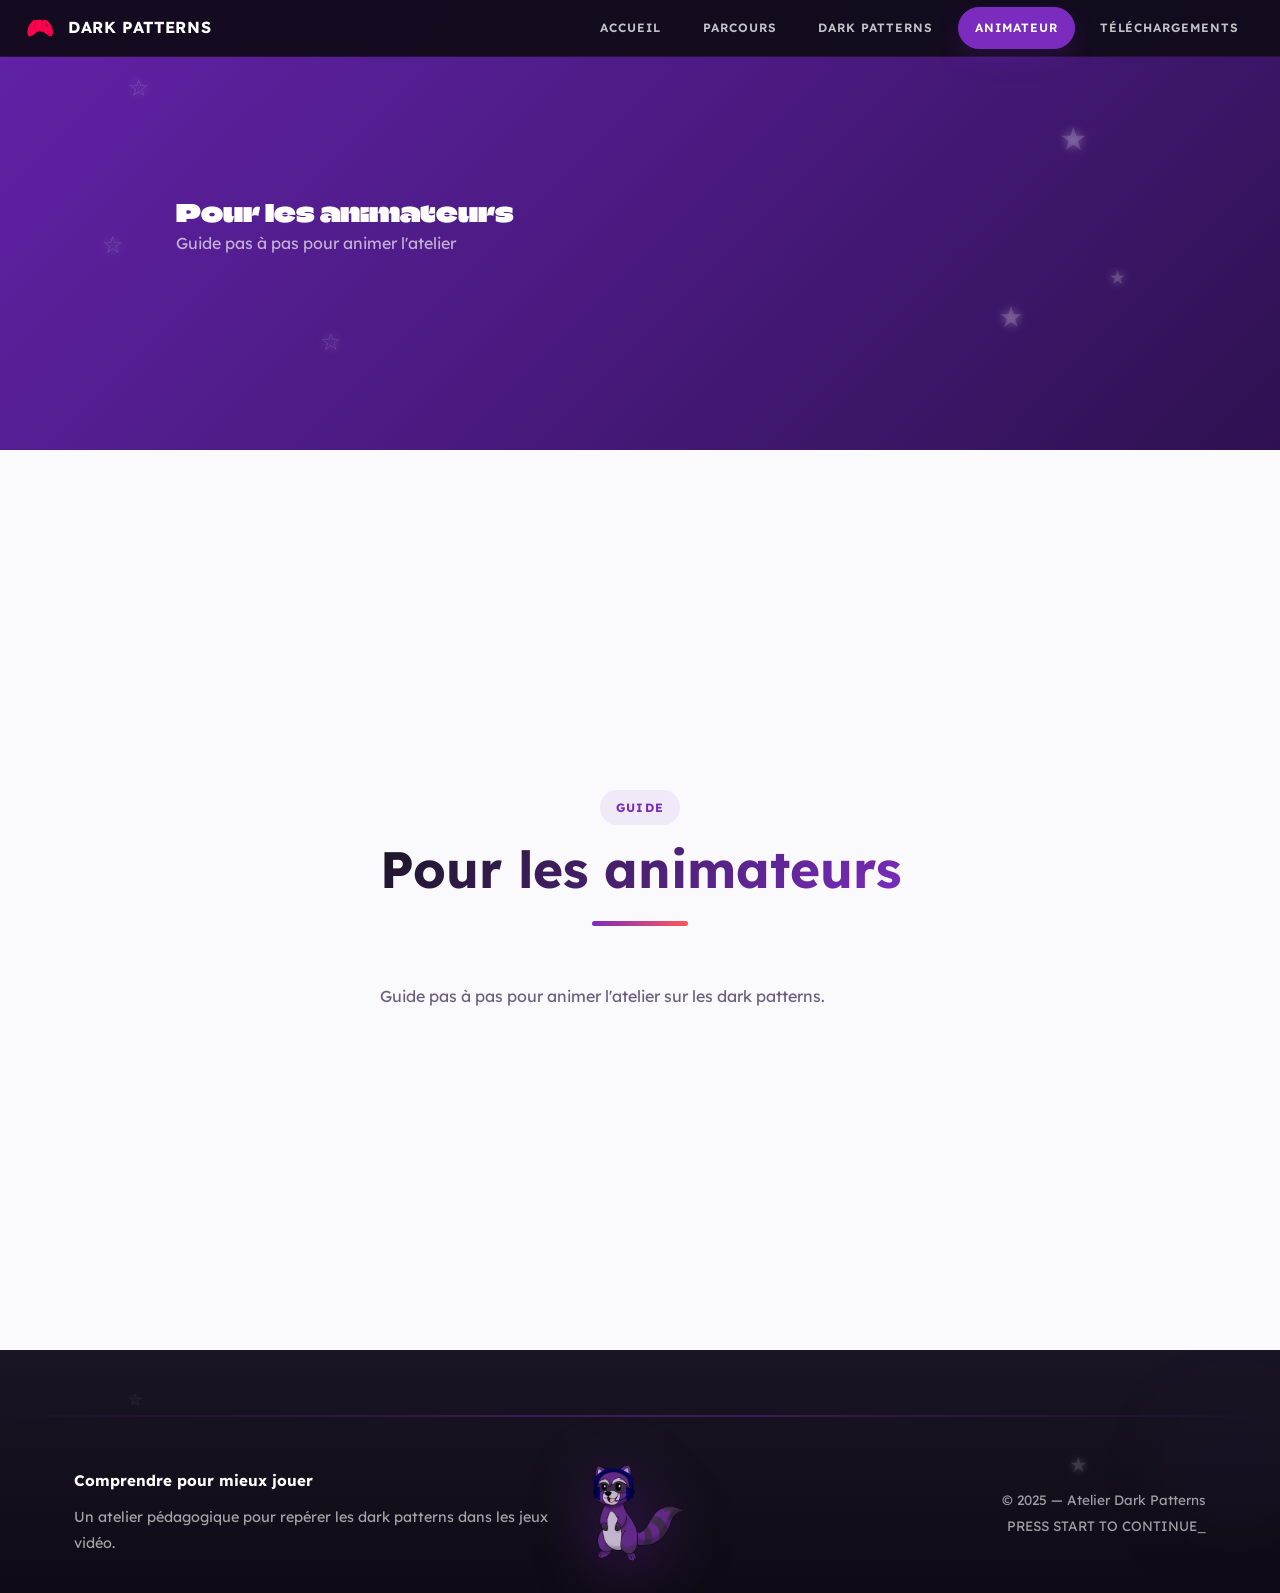
==== animateur.html @ 7e5f17a4 "page dark patern" ====
<!DOCTYPE html>
<html lang="fr">

<head>
    <meta charset="UTF-8">
    <meta name="viewport" content="width=device-width, initial-scale=1.0">
    <title>ERA - REgame Awake - Animateur</title>
    <link rel="preconnect" href="https://fonts.googleapis.com">
    <link rel="preconnect" href="https://fonts.gstatic.com" crossorigin>
    <link href="https://fonts.googleapis.com/css2?family=Climate+Crisis&family=Lexend:wght@300;400;500;600;700&display=swap" rel="stylesheet">
    <link rel="stylesheet" href="style.css">
    <link rel="stylesheet" href="style-global.css">
    <link rel="icon" type="image/x-icon" href="/img/logo/Logo_ERA.png">
</head>

<body>
    <header>
        <div>
            <a href="index.html" class="logo">
                <img src="img/logo/Logo_ERA.png" alt="">
                <span>Dark patterns</span>
            </a>
            <nav>
                <a href="index.html">Accueil</a>
                <a href="parcours.html">Parcours</a>
                <a href="dark-pattern.html">Dark Patterns</a>
                <a href="animateur.html" class="active">Animateur</a>
                <a href="telechargement.html">Téléchargements</a>
            </nav>
        </div>
    </header>
    <main>
        <section class="hero-short">
            <div class="hero-decoration">
                <span class="deco-star deco-1">&#9734;</span>
                <span class="deco-star deco-2">&#9733;</span>
                <span class="deco-star deco-3">&#9734;</span>
                <span class="deco-star deco-4">&#9733;</span>
                <span class="deco-star deco-5">&#9734;</span>
                <span class="deco-star deco-6">&#9733;</span>
            </div>
            <div class="hero-inner">
                <div class="hero-text">
                    <h1>Pour les animateurs</h1>
                    <p class="hero-desc">Guide pas à pas pour animer l'atelier</p>
                </div>
            </div>
        </section>

        <section class="section">
            <div class="container">
                <div class="section-title">
                    <p class="tag">Guide</p>
                    <h2>Pour les animateurs</h2>
                    <div class="divider"></div>
                </div>
                <p class="card-desc" style="max-width:600px; margin:0 auto;">Guide pas à pas pour animer l'atelier sur les dark patterns.</p>
            </div>
        </section>
    </main>

    <footer class="footer">
        <div class="footer-decoration">
            <span class="footer-star footer-star-1">&#9734;</span>
            <span class="footer-star footer-star-2">&#9733;</span>
            <span class="footer-star footer-star-3">&#9734;</span>
            <span class="footer-blur footer-blur-1"></span>
        </div>
        <div class="footer-divider"></div>
        <div class="container">
            <div class="footer-inner">
                <div>
                    <h4>Comprendre pour mieux jouer</h4>
                    <p class="desc">Un atelier pédagogique pour repérer les dark patterns dans les jeux vidéo.</p>
                </div>
                <div class="text-center">
                    <img src="img/mascotte/mascotte casque.png" alt="Mascotte ERA" class="footer-mascot">
                </div>
                <div class="footer-right">
                    <p class="copy">© 2025 — Atelier Dark Patterns</p>
                    <p class="copy" style="margin-top:0.25rem;">PRESS START TO CONTINUE<span class="blink-cursor">_</span></p>
                </div>
            </div>
        </div>
    </footer>

</body>

</html>
---- style.css ----
@import url('style-global.css');
@import url('css/variables.css');
@import url('css/reset.css');
@import url('css/animations.css');
@import url('css/sections.css');
@import url('css/buttons.css');
@import url('css/decorations.css');
@import url('css/telechargement.css');
@import url('css/dark-pattern.css');
@import url('css/responsive.css');
---- style-global.css ----
@import url('css/global-components.css');
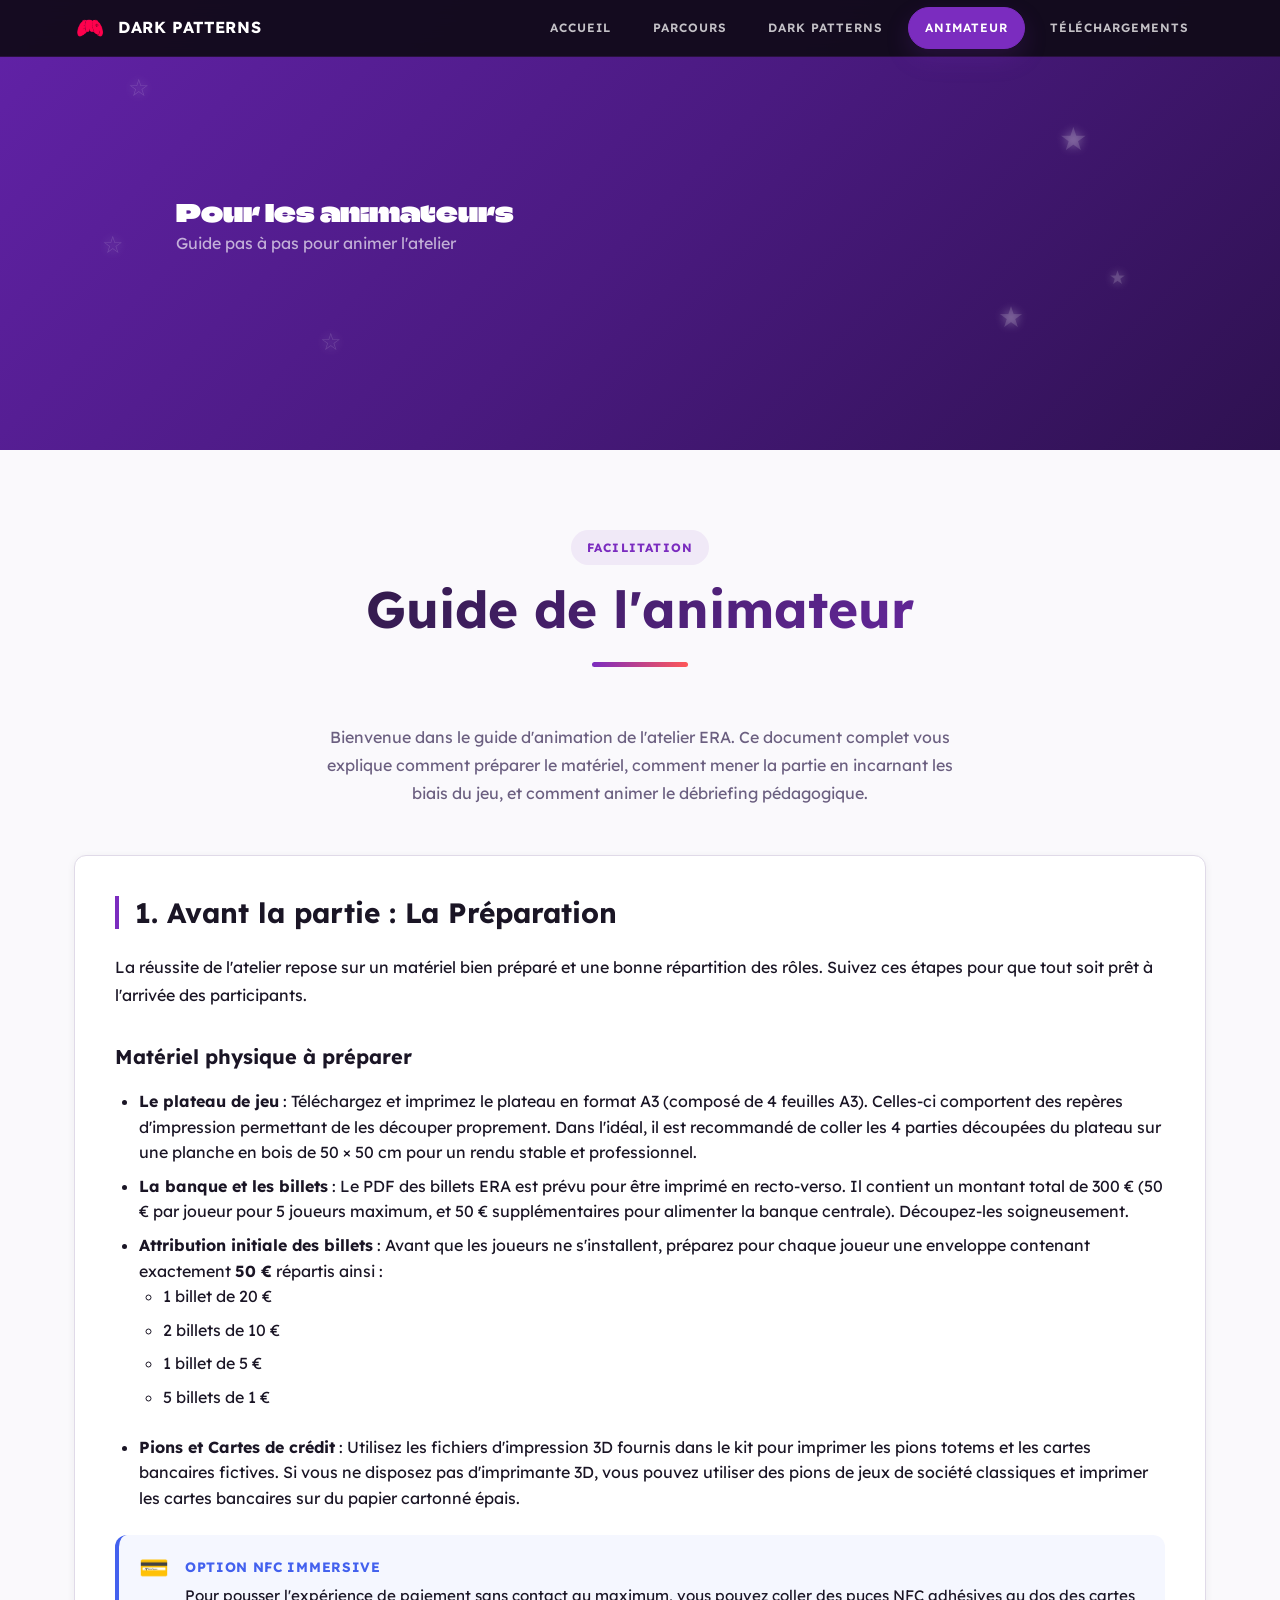
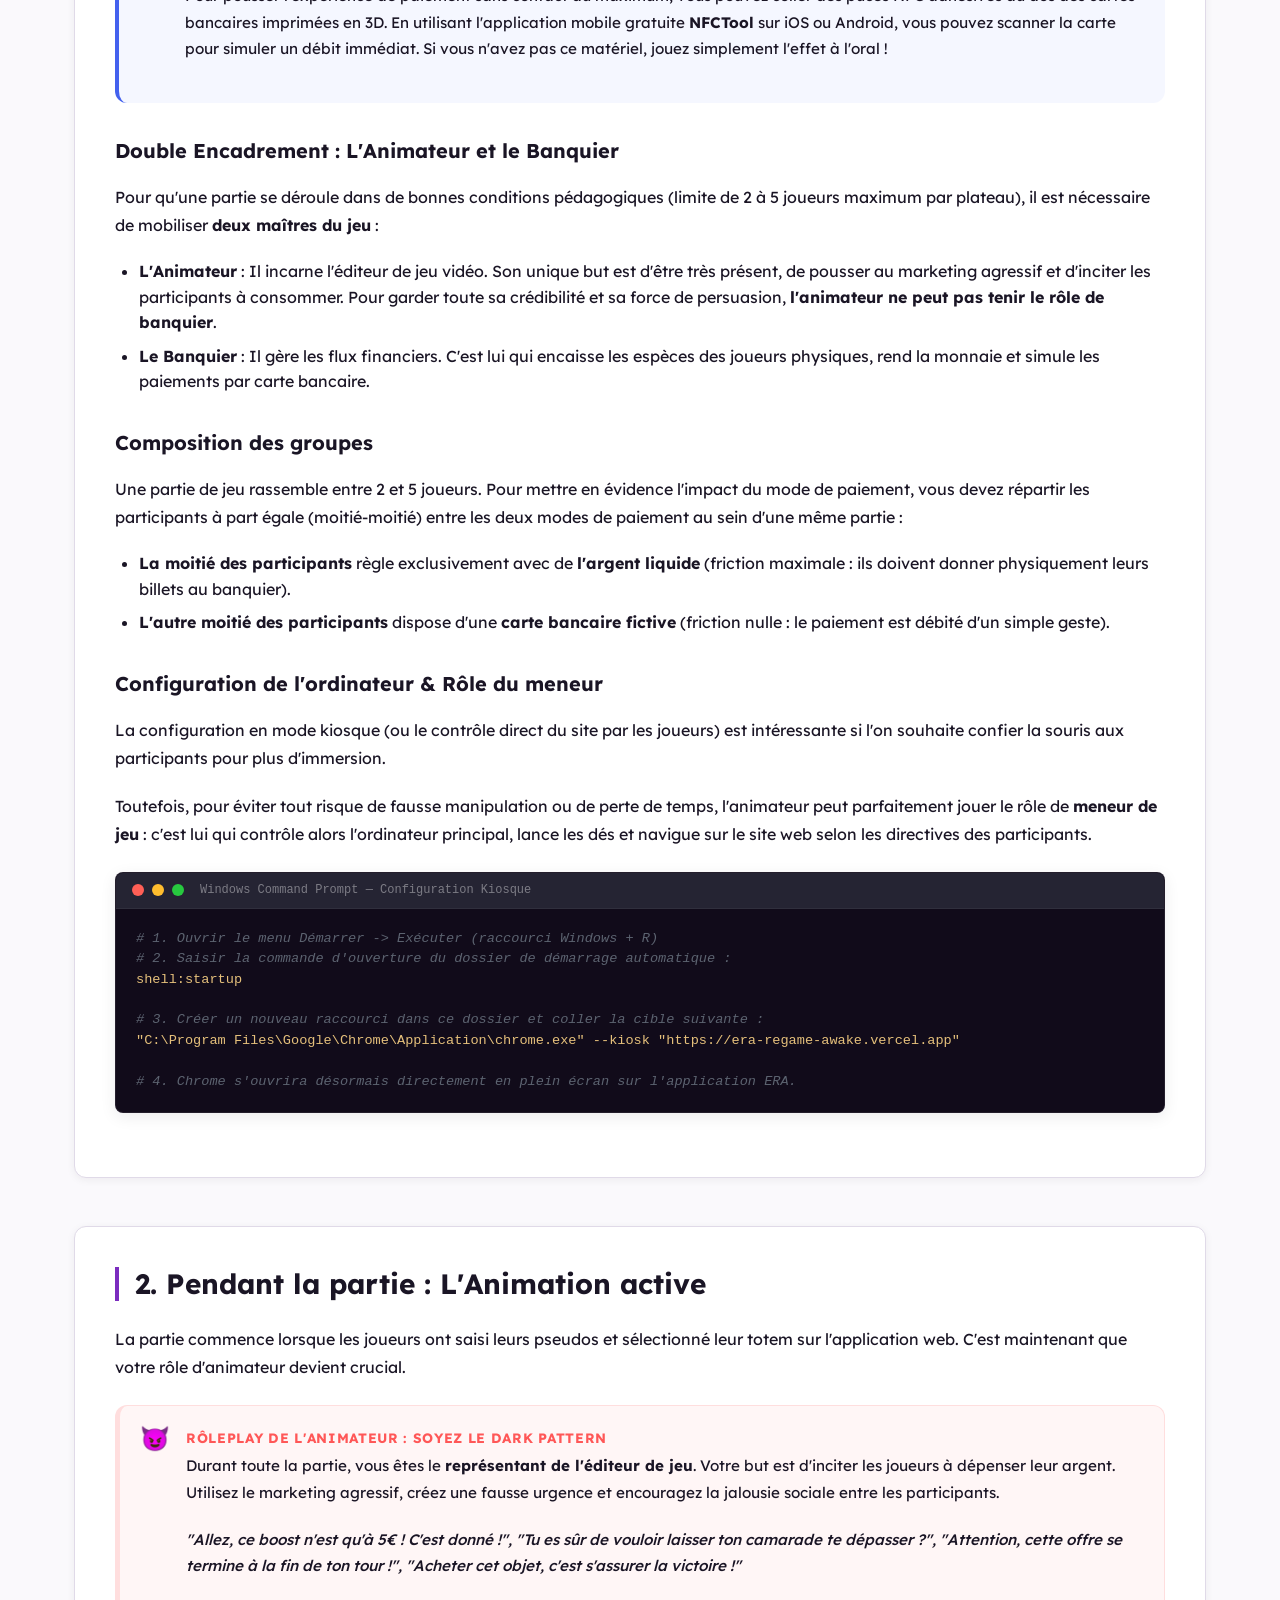
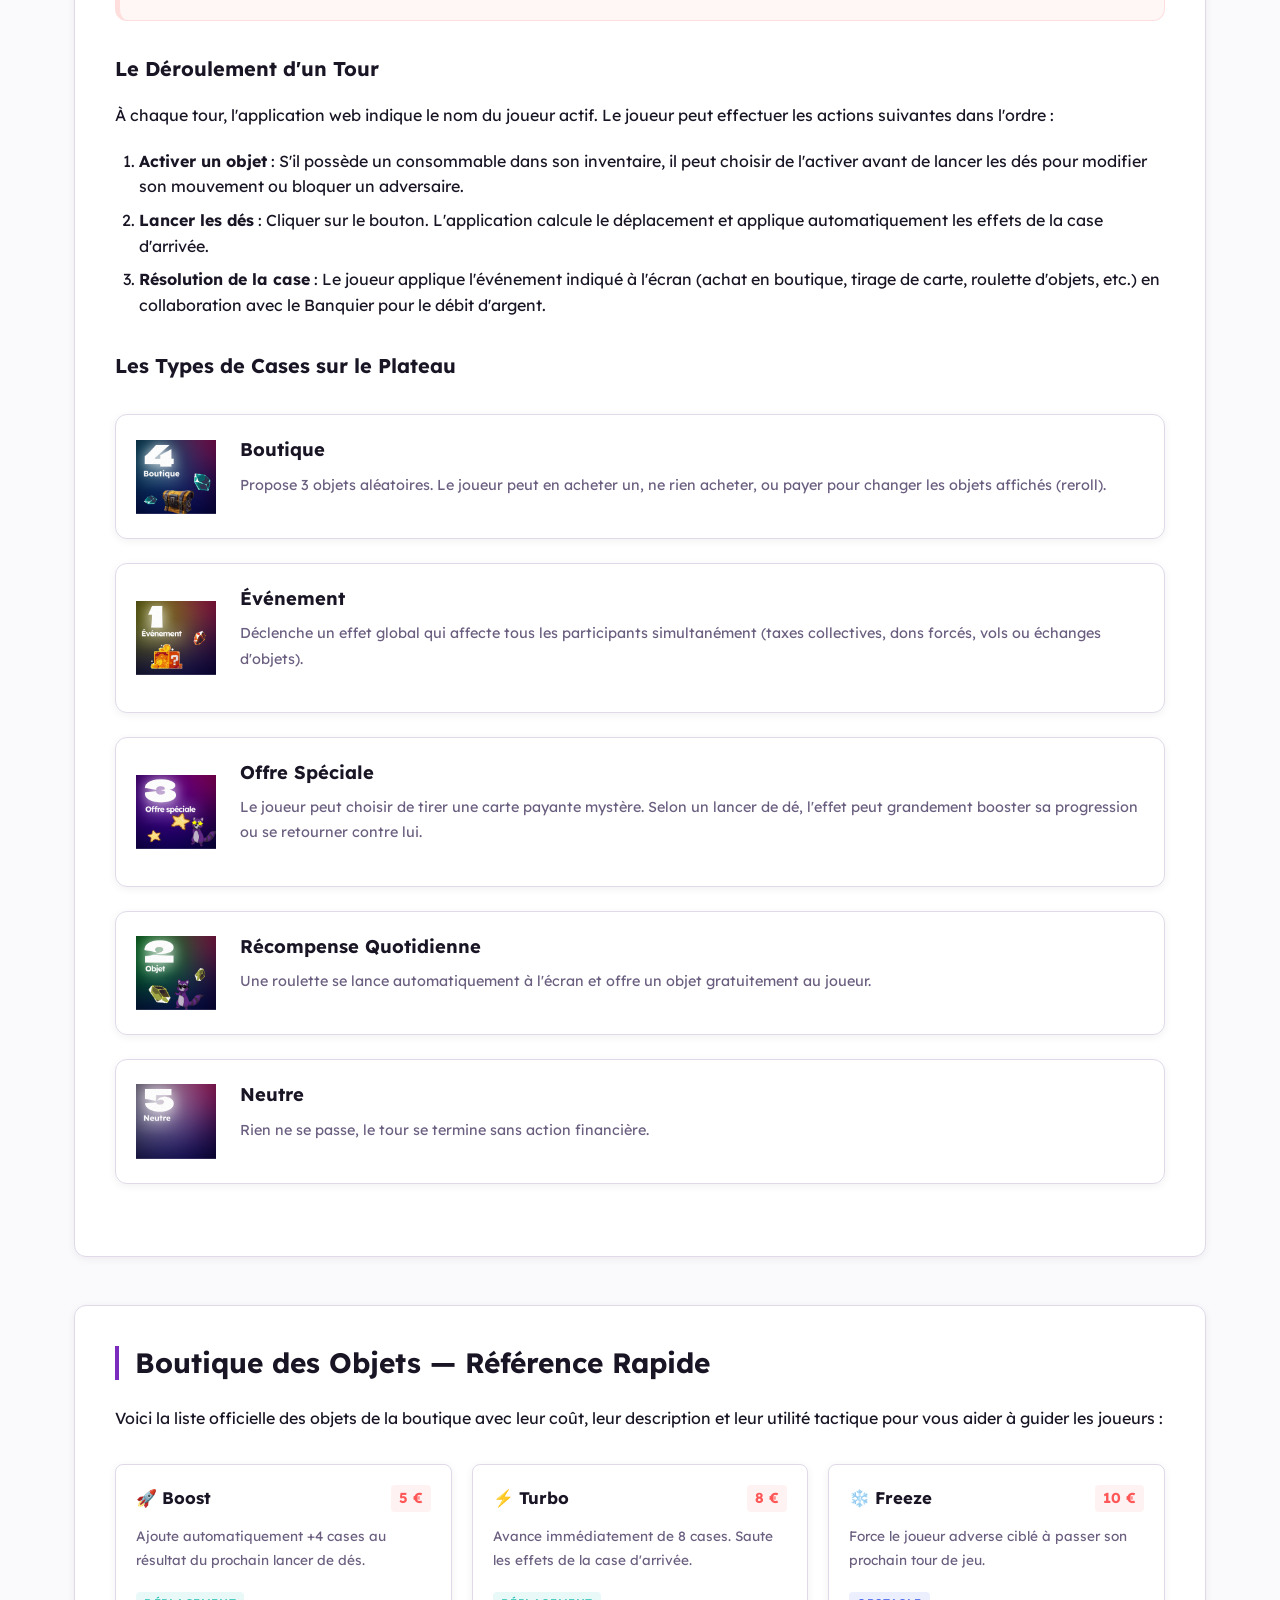
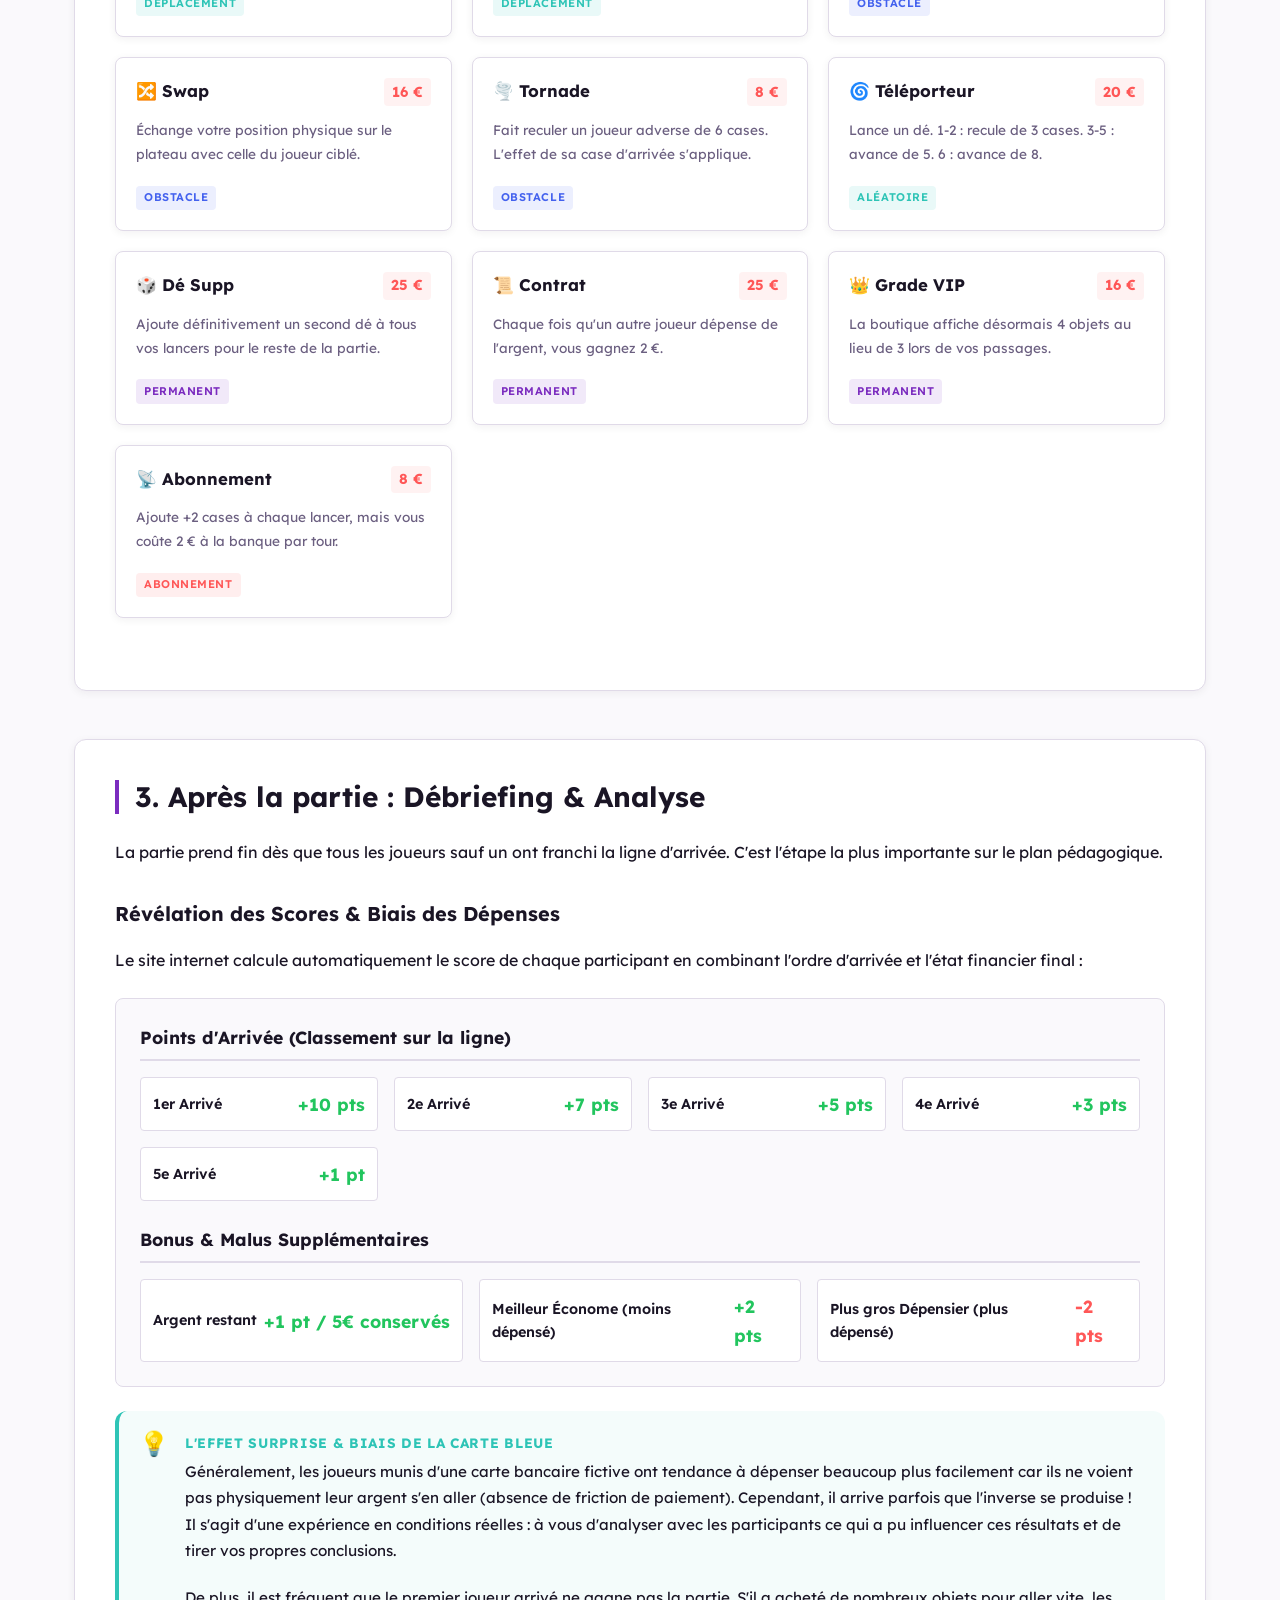
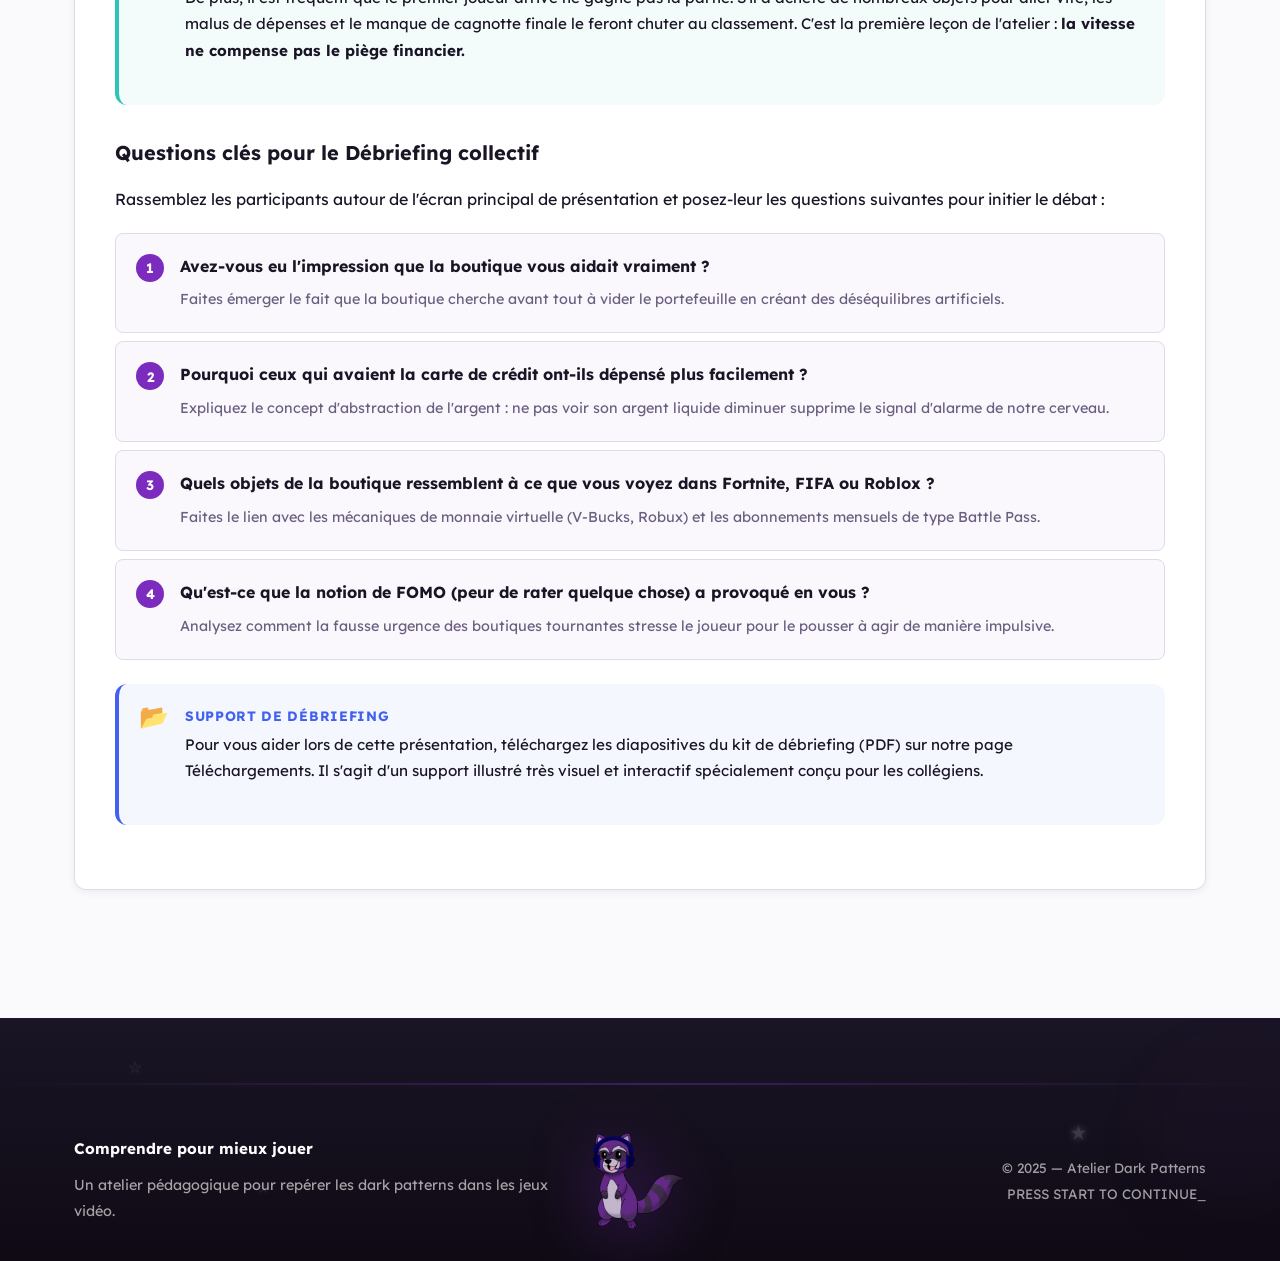
==== commit ad0c5085: "page parcours and animateur" ====
--- a/animateur.html
+++ b/animateur.html
@@ -14,13 +14,18 @@
 </head>
 
 <body>
-    <header>
-        <div>
+    <header class="header">
+        <div class="container header-inner">
             <a href="index.html" class="logo">
-                <img src="img/logo/Logo_ERA.png" alt="">
+                <img src="img/logo/Logo_ERA.png" alt="Logo ERA">
                 <span>Dark patterns</span>
             </a>
-            <nav>
+            <button class="burger-menu" aria-label="Menu">
+                <span></span>
+                <span></span>
+                <span></span>
+            </button>
+            <nav class="nav-desktop">
                 <a href="index.html">Accueil</a>
                 <a href="parcours.html">Parcours</a>
                 <a href="dark-pattern.html">Dark Patterns</a>
@@ -46,15 +51,356 @@
                 </div>
             </div>
         </section>
-
         <section class="section">
-            <div class="container">
+            <div class="container guide-container">
                 <div class="section-title">
-                    <p class="tag">Guide</p>
-                    <h2>Pour les animateurs</h2>
+                    <p class="tag">Facilitation</p>
+                    <h2>Guide de l'animateur</h2>
                     <div class="divider"></div>
                 </div>
-                <p class="card-desc" style="max-width:600px; margin:0 auto;">Guide pas à pas pour animer l'atelier sur les dark patterns.</p>
+                
+                <p class="card-desc" style="max-width:650px; margin:0 auto 3rem; text-align:center;">
+                    Bienvenue dans le guide d'animation de l'atelier ERA. Ce document complet vous explique comment préparer le matériel, 
+                    comment mener la partie en incarnant les biais du jeu, et comment animer le débriefing pédagogique.
+                </p>
+
+                <!-- Phase 1 : Avant la partie -->
+                <div class="guide-section">
+                    <h2>1. Avant la partie : La Préparation</h2>
+                    <p>La réussite de l'atelier repose sur un matériel bien préparé et une bonne répartition des rôles. Suivez ces étapes pour que tout soit prêt à l'arrivée des participants.</p>
+                    
+                    <h3>Matériel physique à préparer</h3>
+                    <ul>
+                        <li><strong>Le plateau de jeu</strong> : Téléchargez et imprimez le plateau en format A3 (composé de 4 feuilles A3). Celles-ci comportent des repères d'impression permettant de les découper proprement. Dans l'idéal, il est recommandé de coller les 4 parties découpées du plateau sur une planche en bois de 50 &times; 50 cm pour un rendu stable et professionnel.</li>
+                        <li><strong>La banque et les billets</strong> : Le PDF des billets ERA est prévu pour être imprimé en recto-verso. Il contient un montant total de 300 € (50 € par joueur pour 5 joueurs maximum, et 50 € supplémentaires pour alimenter la banque centrale). Découpez-les soigneusement.</li>
+                        <li><strong>Attribution initiale des billets</strong> : Avant que les joueurs ne s'installent, préparez pour chaque joueur une enveloppe contenant exactement <strong>50 €</strong> répartis ainsi :
+                            <ul>
+                                <li>1 billet de 20 €</li>
+                                <li>2 billets de 10 €</li>
+                                <li>1 billet de 5 €</li>
+                                <li>5 billets de 1 €</li>
+                            </ul>
+                        </li>
+                        <li><strong>Pions et Cartes de crédit</strong> : Utilisez les fichiers d'impression 3D fournis dans le kit pour imprimer les pions totems et les cartes bancaires fictives. Si vous ne disposez pas d'imprimante 3D, vous pouvez utiliser des pions de jeux de société classiques et imprimer les cartes bancaires sur du papier cartonné épais.</li>
+                    </ul>
+
+                    <div class="guide-alert info">
+                        <span class="alert-icon">💳</span>
+                        <div class="alert-content">
+                            <p class="alert-title">Option NFC Immersive</p>
+                            <p class="dp-text">
+                                Pour pousser l'expérience de paiement sans contact au maximum, vous pouvez coller des puces NFC adhésives au dos des cartes bancaires imprimées en 3D. En utilisant l'application mobile gratuite <strong>NFCTool</strong> sur iOS ou Android, vous pouvez scanner la carte pour simuler un débit immédiat. Si vous n'avez pas ce matériel, jouez simplement l'effet à l'oral !
+                            </p>
+                        </div>
+                    </div>
+
+                    <h3>Double Encadrement : L'Animateur et le Banquier</h3>
+                    <p>Pour qu'une partie se déroule dans de bonnes conditions pédagogiques (limite de 2 à 5 joueurs maximum par plateau), il est nécessaire de mobiliser <strong>deux maîtres du jeu</strong> :</p>
+                    <ul>
+                        <li><strong>L'Animateur</strong> : Il incarne l'éditeur de jeu vidéo. Son unique but est d'être très présent, de pousser au marketing agressif et d'inciter les participants à consommer. Pour garder toute sa crédibilité et sa force de persuasion, <strong>l'animateur ne peut pas tenir le rôle de banquier</strong>.</li>
+                        <li><strong>Le Banquier</strong> : Il gère les flux financiers. C'est lui qui encaisse les espèces des joueurs physiques, rend la monnaie et simule les paiements par carte bancaire.</li>
+                    </ul>
+
+                    <h3>Composition des groupes</h3>
+                    <p>Une partie de jeu rassemble entre 2 et 5 joueurs. Pour mettre en évidence l'impact du mode de paiement, vous devez répartir les participants à part égale (moitié-moitié) entre les deux modes de paiement au sein d'une même partie :</p>
+                    <ul>
+                        <li><strong>La moitié des participants</strong> règle exclusivement avec de <strong>l'argent liquide</strong> (friction maximale : ils doivent donner physiquement leurs billets au banquier).</li>
+                        <li><strong>L'autre moitié des participants</strong> dispose d'une <strong>carte bancaire fictive</strong> (friction nulle : le paiement est débité d'un simple geste).</li>
+                    </ul>
+
+                    <h3>Configuration de l'ordinateur & Rôle du meneur</h3>
+                    <p>La configuration en mode kiosque (ou le contrôle direct du site par les joueurs) est intéressante si l'on souhaite confier la souris aux participants pour plus d'immersion.</p>
+                    <p>Toutefois, pour éviter tout risque de fausse manipulation ou de perte de temps, l'animateur peut parfaitement jouer le rôle de <strong>meneur de jeu</strong> : c'est lui qui contrôle alors l'ordinateur principal, lance les dés et navigue sur le site web selon les directives des participants.</p>
+                    
+                    <div class="terminal-block">
+                        <div class="terminal-header">
+                            <span class="terminal-dot red"></span>
+                            <span class="terminal-dot yellow"></span>
+                            <span class="terminal-dot green"></span>
+                            <span class="terminal-title">Windows Command Prompt — Configuration Kiosque</span>
+                        </div>
+                        <div class="terminal-body"><span class="terminal-comment"># 1. Ouvrir le menu Démarrer -> Exécuter (raccourci Windows + R)
+# 2. Saisir la commande d'ouverture du dossier de démarrage automatique :</span>
+<span class="terminal-command">shell:startup</span>
+
+<span class="terminal-comment"># 3. Créer un nouveau raccourci dans ce dossier et coller la cible suivante :</span>
+<span class="terminal-command">"C:\Program Files\Google\Chrome\Application\chrome.exe" --kiosk "https://era-regame-awake.vercel.app"</span>
+
+<span class="terminal-comment"># 4. Chrome s'ouvrira désormais directement en plein écran sur l'application ERA.</span></div>
+                    </div>
+                </div>
+
+                <!-- Phase 2 : Pendant la partie -->
+                <div class="guide-section">
+                    <h2>2. Pendant la partie : L'Animation active</h2>
+                    <p>La partie commence lorsque les joueurs ont saisi leurs pseudos et sélectionné leur totem sur l'application web. C'est maintenant que votre rôle d'animateur devient crucial.</p>
+
+                    <div class="guide-alert roleplay">
+                        <span class="alert-icon">😈</span>
+                        <div class="alert-content">
+                            <p class="alert-title">Rôleplay de l'Animateur : Soyez le Dark Pattern</p>
+                            <p class="dp-text">
+                                Durant toute la partie, vous êtes le <strong>représentant de l'éditeur de jeu</strong>. Votre but est d'inciter les joueurs à dépenser leur argent. Utilisez le marketing agressif, créez une fausse urgence et encouragez la jalousie sociale entre les participants.
+                            </p>
+                            <p class="dp-text" style="margin-top: 0.5rem; font-style: italic; font-weight: 500;">
+                                "Allez, ce boost n'est qu'à 5€ ! C'est donné !", "Tu es sûr de vouloir laisser ton camarade te dépasser ?", "Attention, cette offre se termine à la fin de ton tour !", "Acheter cet objet, c'est s'assurer la victoire !"
+                            </p>
+                        </div>
+                    </div>
+
+                    <h3>Le Déroulement d'un Tour</h3>
+                    <p>À chaque tour, l'application web indique le nom du joueur actif. Le joueur peut effectuer les actions suivantes dans l'ordre :</p>
+                    <ol>
+                        <li><strong>Activer un objet</strong> : S'il possède un consommable dans son inventaire, il peut choisir de l'activer avant de lancer les dés pour modifier son mouvement ou bloquer un adversaire.</li>
+                        <li><strong>Lancer les dés</strong> : Cliquer sur le bouton. L'application calcule le déplacement et applique automatiquement les effets de la case d'arrivée.</li>
+                        <li><strong>Résolution de la case</strong> : Le joueur applique l'événement indiqué à l'écran (achat en boutique, tirage de carte, roulette d'objets, etc.) en collaboration avec le Banquier pour le débit d'argent.</li>
+                    </ol>
+
+                    <h3>Les Types de Cases sur le Plateau</h3>
+                    <div class="cases-list">
+                        <!-- Boutique -->
+                        <div class="case-item">
+                            <img src="img/case/boutique.png" alt="Boutique" class="case-img">
+                            <div class="case-content">
+                                <h4 class="case-title">Boutique</h4>
+                                <p class="case-desc">Propose 3 objets aléatoires. Le joueur peut en acheter un, ne rien acheter, ou payer pour changer les objets affichés (reroll).</p>
+                            </div>
+                        </div>
+
+                        <!-- Événement -->
+                        <div class="case-item">
+                            <img src="img/case/evenement.png" alt="Événement" class="case-img">
+                            <div class="case-content">
+                                <h4 class="case-title">Événement</h4>
+                                <p class="case-desc">Déclenche un effet global qui affecte tous les participants simultanément (taxes collectives, dons forcés, vols ou échanges d'objets).</p>
+                            </div>
+                        </div>
+
+                        <!-- Offre Spéciale -->
+                        <div class="case-item">
+                            <img src="img/case/spécial.png" alt="Offre Spéciale" class="case-img">
+                            <div class="case-content">
+                                <h4 class="case-title">Offre Spéciale</h4>
+                                <p class="case-desc">Le joueur peut choisir de tirer une carte payante mystère. Selon un lancer de dé, l'effet peut grandement booster sa progression ou se retourner contre lui.</p>
+                            </div>
+                        </div>
+
+                        <!-- Récompense Quotidienne -->
+                        <div class="case-item">
+                            <img src="img/case/quotidien.png" alt="Récompense Quotidienne" class="case-img">
+                            <div class="case-content">
+                                <h4 class="case-title">Récompense Quotidienne</h4>
+                                <p class="case-desc">Une roulette se lance automatiquement à l'écran et offre un objet gratuitement au joueur.</p>
+                            </div>
+                        </div>
+
+                        <!-- Neutre -->
+                        <div class="case-item">
+                            <img src="img/case/normal.png" alt="Neutre" class="case-img">
+                            <div class="case-content">
+                                <h4 class="case-title">Neutre</h4>
+                                <p class="case-desc">Rien ne se passe, le tour se termine sans action financière.</p>
+                            </div>
+                        </div>
+                    </div>
+                </div>
+
+                <!-- Section des objets (Séparée) -->
+                <div class="guide-section">
+                    <h2>Boutique des Objets — Référence Rapide</h2>
+                    <p>Voici la liste officielle des objets de la boutique avec leur coût, leur description et leur utilité tactique pour vous aider à guider les joueurs :</p>
+                    
+                    <div class="items-grid">
+                        <div class="item-card">
+                            <div class="item-card-header">
+                                <h4 class="item-title">🚀 Boost</h4>
+                                <span class="item-cost">5 €</span>
+                            </div>
+                            <p class="item-desc">Ajoute automatiquement +4 cases au résultat du prochain lancer de dés.</p>
+                            <span class="item-badge movement">Déplacement</span>
+                        </div>
+                        <div class="item-card">
+                            <div class="item-card-header">
+                                <h4 class="item-title">⚡ Turbo</h4>
+                                <span class="item-cost">8 €</span>
+                            </div>
+                            <p class="item-desc">Avance immédiatement de 8 cases. Saute les effets de la case d'arrivée.</p>
+                            <span class="item-badge movement">Déplacement</span>
+                        </div>
+                        <div class="item-card">
+                            <div class="item-card-header">
+                                <h4 class="item-title">❄️ Freeze</h4>
+                                <span class="item-cost">10 €</span>
+                            </div>
+                            <p class="item-desc">Force le joueur adverse ciblé à passer son prochain tour de jeu.</p>
+                            <span class="item-badge disruptive">Obstacle</span>
+                        </div>
+                        <div class="item-card">
+                            <div class="item-card-header">
+                                <h4 class="item-title">🔀 Swap</h4>
+                                <span class="item-cost">16 €</span>
+                            </div>
+                            <p class="item-desc">Échange votre position physique sur le plateau avec celle du joueur ciblé.</p>
+                            <span class="item-badge disruptive">Obstacle</span>
+                        </div>
+                        <div class="item-card">
+                            <div class="item-card-header">
+                                <h4 class="item-title">🌪️ Tornade</h4>
+                                <span class="item-cost">8 €</span>
+                            </div>
+                            <p class="item-desc">Fait reculer un joueur adverse de 6 cases. L'effet de sa case d'arrivée s'applique.</p>
+                            <span class="item-badge disruptive">Obstacle</span>
+                        </div>
+                        <div class="item-card">
+                            <div class="item-card-header">
+                                <h4 class="item-title">🌀 Téléporteur</h4>
+                                <span class="item-cost">20 €</span>
+                            </div>
+                            <p class="item-desc">Lance un dé. 1-2 : recule de 3 cases. 3-5 : avance de 5. 6 : avance de 8.</p>
+                            <span class="item-badge movement">Aléatoire</span>
+                        </div>
+                        <div class="item-card">
+                            <div class="item-card-header">
+                                <h4 class="item-title">🎲 Dé Supp</h4>
+                                <span class="item-cost">25 €</span>
+                            </div>
+                            <p class="item-desc">Ajoute définitivement un second dé à tous vos lancers pour le reste de la partie.</p>
+                            <span class="item-badge special">Permanent</span>
+                        </div>
+                        <div class="item-card">
+                            <div class="item-card-header">
+                                <h4 class="item-title">📜 Contrat</h4>
+                                <span class="item-cost">25 €</span>
+                            </div>
+                            <p class="item-desc">Chaque fois qu'un autre joueur dépense de l'argent, vous gagnez 2 €.</p>
+                            <span class="item-badge special">Permanent</span>
+                        </div>
+                        <div class="item-card">
+                            <div class="item-card-header">
+                                <h4 class="item-title">👑 Grade VIP</h4>
+                                <span class="item-cost">16 €</span>
+                            </div>
+                            <p class="item-desc">La boutique affiche désormais 4 objets au lieu de 3 lors de vos passages.</p>
+                            <span class="item-badge special">Permanent</span>
+                        </div>
+                        <div class="item-card">
+                            <div class="item-card-header">
+                                <h4 class="item-title">📡 Abonnement</h4>
+                                <span class="item-cost">8 €</span>
+                            </div>
+                            <p class="item-desc">Ajoute +2 cases à chaque lancer, mais vous coûte 2 € à la banque par tour.</p>
+                            <span class="item-badge subscription">Abonnement</span>
+                        </div>
+                    </div>
+                </div>
+
+                <!-- Phase 3 : Après la partie et Débriefing -->
+                <div class="guide-section">
+                    <h2>3. Après la partie : Débriefing & Analyse</h2>
+                    <p>La partie prend fin dès que tous les joueurs sauf un ont franchi la ligne d'arrivée. C'est l'étape la plus importante sur le plan pédagogique.</p>
+                    
+                    <h3>Révélation des Scores & Biais des Dépenses</h3>
+                    <p>Le site internet calcule automatiquement le score de chaque participant en combinant l'ordre d'arrivée et l'état financier final :</p>
+                    
+                    <div class="scorecard">
+                        <div class="scorecard-title">Points d'Arrivée (Classement sur la ligne)</div>
+                        <div class="scorecard-grid" style="margin-bottom: 1.5rem;">
+                            <div class="scorecard-item">
+                                <span class="scorecard-label">1er Arrivé</span>
+                                <span class="scorecard-val plus">+10 pts</span>
+                            </div>
+                            <div class="scorecard-item">
+                                <span class="scorecard-label">2e Arrivé</span>
+                                <span class="scorecard-val plus">+7 pts</span>
+                            </div>
+                            <div class="scorecard-item">
+                                <span class="scorecard-label">3e Arrivé</span>
+                                <span class="scorecard-val plus">+5 pts</span>
+                            </div>
+                            <div class="scorecard-item">
+                                <span class="scorecard-label">4e Arrivé</span>
+                                <span class="scorecard-val plus">+3 pts</span>
+                            </div>
+                            <div class="scorecard-item">
+                                <span class="scorecard-label">5e Arrivé</span>
+                                <span class="scorecard-val plus">+1 pt</span>
+                            </div>
+                        </div>
+
+                        <div class="scorecard-title">Bonus & Malus Supplémentaires</div>
+                        <div class="scorecard-grid">
+                            <div class="scorecard-item">
+                                <span class="scorecard-label">Argent restant</span>
+                                <span class="scorecard-val plus">+1 pt / 5€ conservés</span>
+                            </div>
+                            <div class="scorecard-item">
+                                <span class="scorecard-label">Meilleur Économe (moins dépensé)</span>
+                                <span class="scorecard-val plus">+2 pts</span>
+                            </div>
+                            <div class="scorecard-item">
+                                <span class="scorecard-label">Plus gros Dépensier (plus dépensé)</span>
+                                <span class="scorecard-val minus">-2 pts</span>
+                            </div>
+                        </div>
+                    </div>
+                    
+                    <div class="guide-alert tip">
+                        <span class="alert-icon">💡</span>
+                        <div class="alert-content">
+                            <p class="alert-title">L'effet Surprise & Biais de la Carte Bleue</p>
+                            <p class="dp-text">
+                                Généralement, les joueurs munis d'une carte bancaire fictive ont tendance à dépenser beaucoup plus facilement car ils ne voient pas physiquement leur argent s'en aller (absence de friction de paiement). Cependant, il arrive parfois que l'inverse se produise ! Il s'agit d'une expérience en conditions réelles : à vous d'analyser avec les participants ce qui a pu influencer ces résultats et de tirer vos propres conclusions.
+                            </p>
+                            <p class="dp-text" style="margin-top: 0.5rem;">
+                                De plus, il est fréquent que le premier joueur arrivé ne gagne pas la partie. S'il a acheté de nombreux objets pour aller vite, les malus de dépenses et le manque de cagnotte finale le feront chuter au classement. C'est la première leçon de l'atelier : <strong>la vitesse ne compense pas le piège financier.</strong>
+                            </p>
+                        </div>
+                    </div>
+
+                    <h3>Questions clés pour le Débriefing collectif</h3>
+                    <p>Rassemblez les participants autour de l'écran principal de présentation et posez-leur les questions suivantes pour initier le débat :</p>
+                    
+                    <ul class="debrief-questions">
+                        <li class="debrief-question-item">
+                            <span class="debrief-question-num">1</span>
+                            <div class="debrief-question-content">
+                                <h4>Avez-vous eu l'impression que la boutique vous aidait vraiment ?</h4>
+                                <p>Faites émerger le fait que la boutique cherche avant tout à vider le portefeuille en créant des déséquilibres artificiels.</p>
+                            </div>
+                        </li>
+                        <li class="debrief-question-item">
+                            <span class="debrief-question-num">2</span>
+                            <div class="debrief-question-content">
+                                <h4>Pourquoi ceux qui avaient la carte de crédit ont-ils dépensé plus facilement ?</h4>
+                                <p>Expliquez le concept d'abstraction de l'argent : ne pas voir son argent liquide diminuer supprime le signal d'alarme de notre cerveau.</p>
+                            </div>
+                        </li>
+                        <li class="debrief-question-item">
+                            <span class="debrief-question-num">3</span>
+                            <div class="debrief-question-content">
+                                <h4>Quels objets de la boutique ressemblent à ce que vous voyez dans Fortnite, FIFA ou Roblox ?</h4>
+                                <p>Faites le lien avec les mécaniques de monnaie virtuelle (V-Bucks, Robux) et les abonnements mensuels de type Battle Pass.</p>
+                            </div>
+                        </li>
+                        <li class="debrief-question-item">
+                            <span class="debrief-question-num">4</span>
+                            <div class="debrief-question-content">
+                                <h4>Qu'est-ce que la notion de FOMO (peur de rater quelque chose) a provoqué en vous ?</h4>
+                                <p>Analysez comment la fausse urgence des boutiques tournantes stresse le joueur pour le pousser à agir de manière impulsive.</p>
+                            </div>
+                        </li>
+                    </ul>
+
+                    <div class="guide-alert info">
+                        <span class="alert-icon">📂</span>
+                        <div class="alert-content">
+                            <p class="alert-title">Support de Débriefing</p>
+                            <p class="dp-text">
+                                Pour vous aider lors de cette présentation, téléchargez les diapositives du kit de débriefing (PDF) sur notre page <a href="telechargement.html">Téléchargements</a>. Il s'agit d'un support illustré très visuel et interactif spécialement conçu pour les collégiens.
+                            </p>
+                        </div>
+                    </div>
+                </div>
             </div>
         </section>
     </main>
--- a/style.css
+++ b/style.css
@@ -7,4 +7,5 @@
 @import url('css/decorations.css');
 @import url('css/telechargement.css');
 @import url('css/dark-pattern.css');
+@import url('css/guides.css');
 @import url('css/responsive.css');
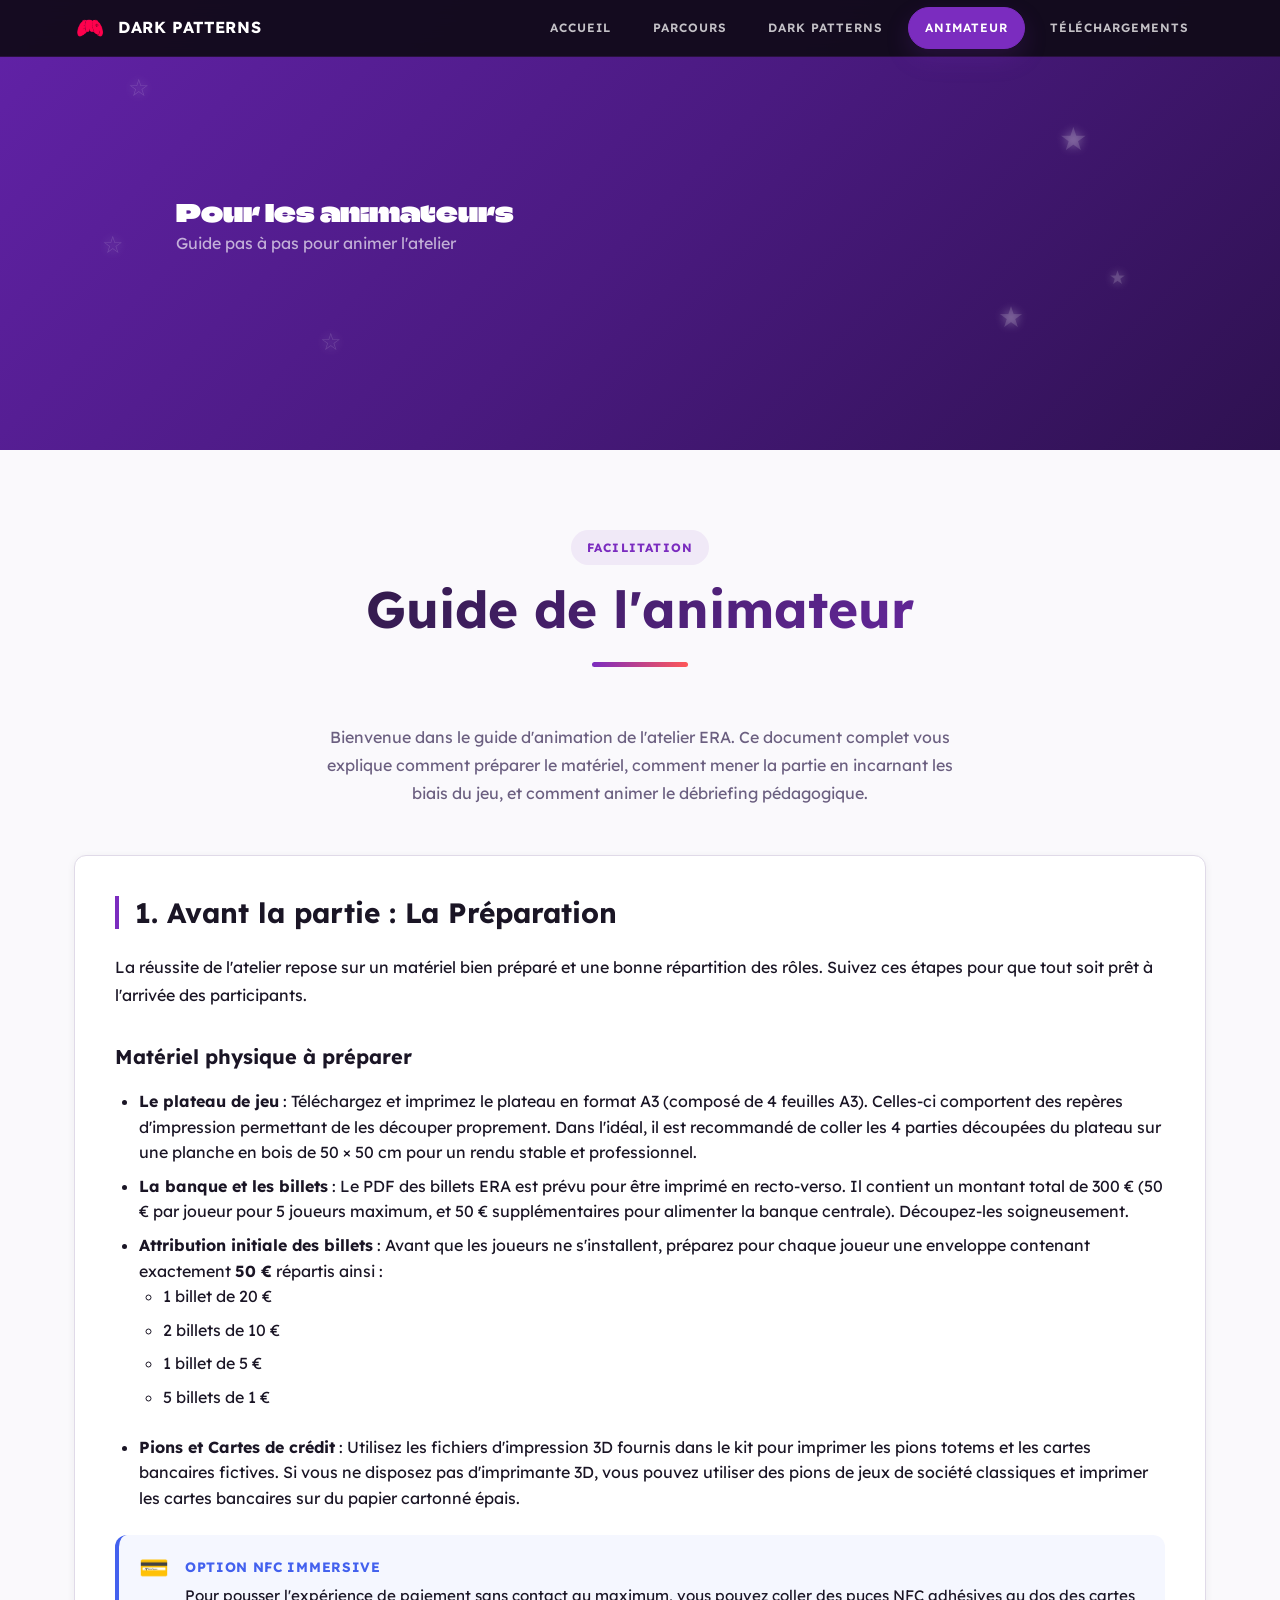
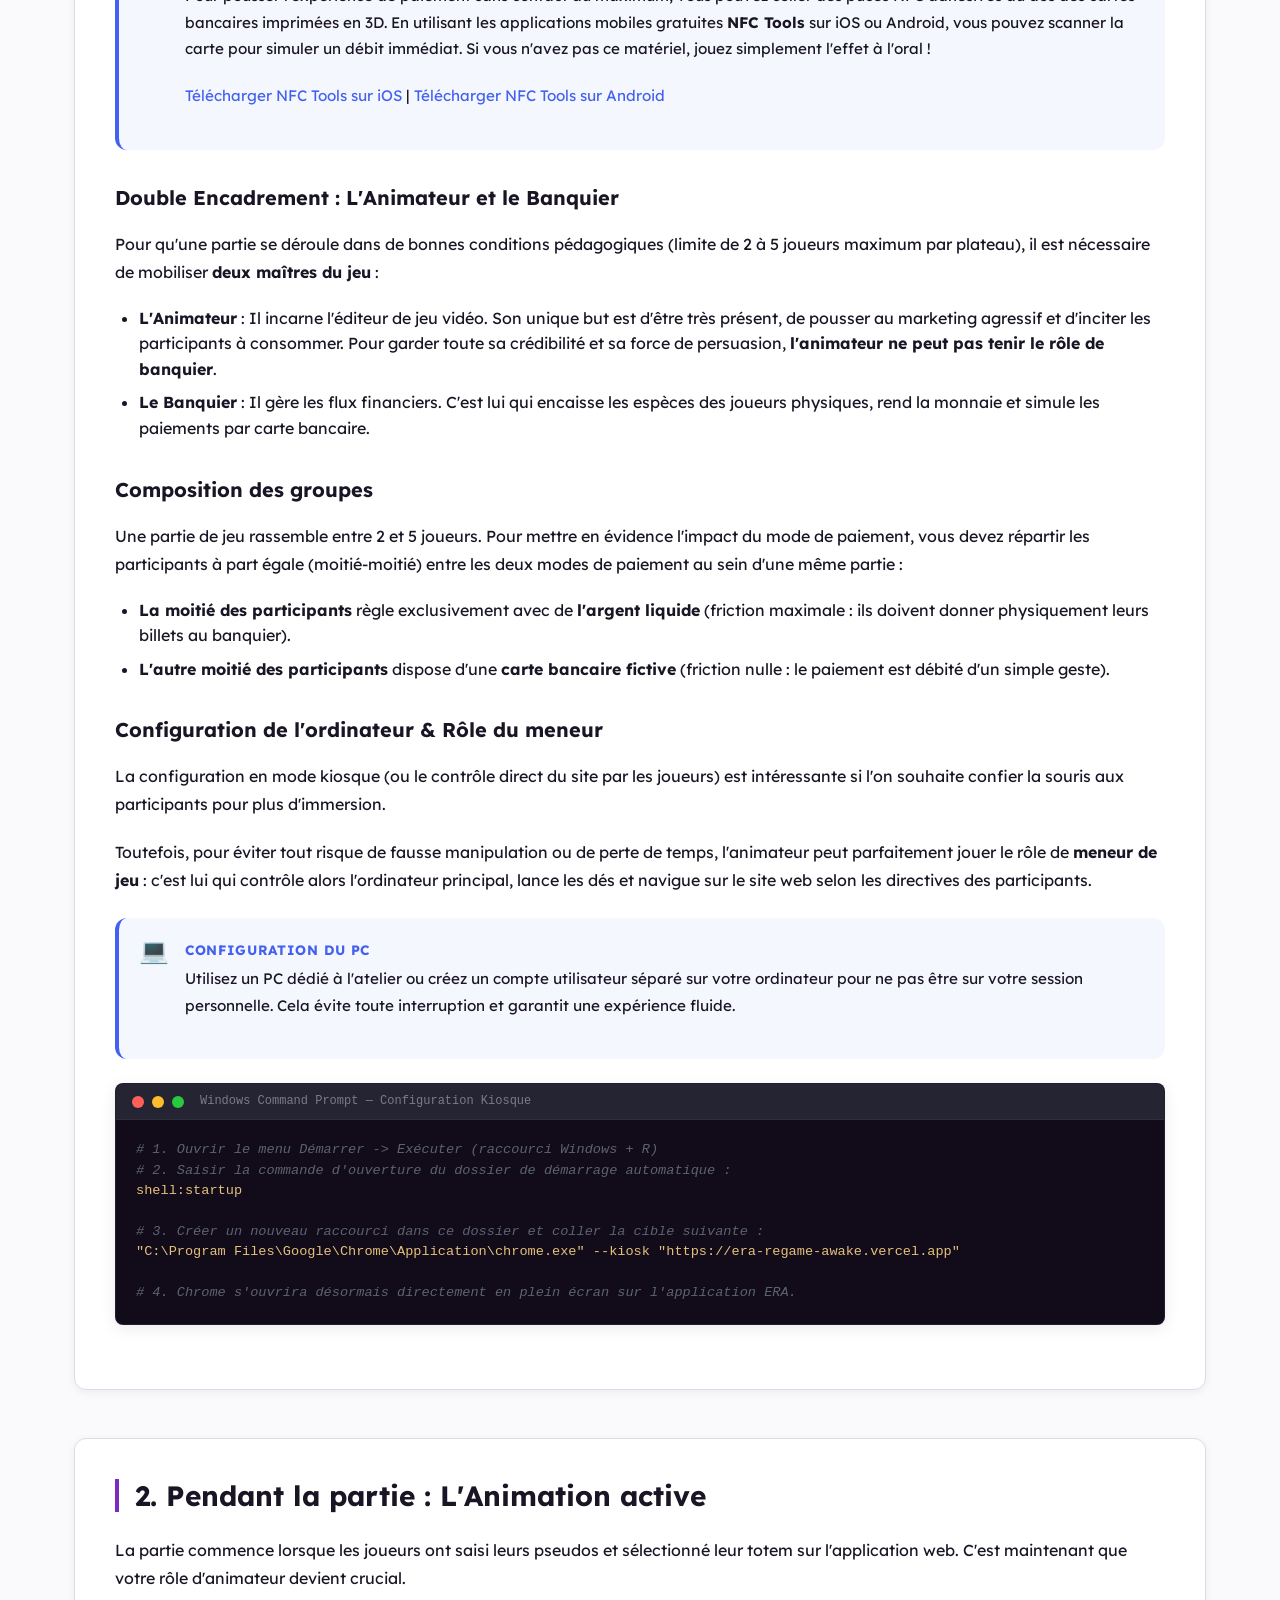
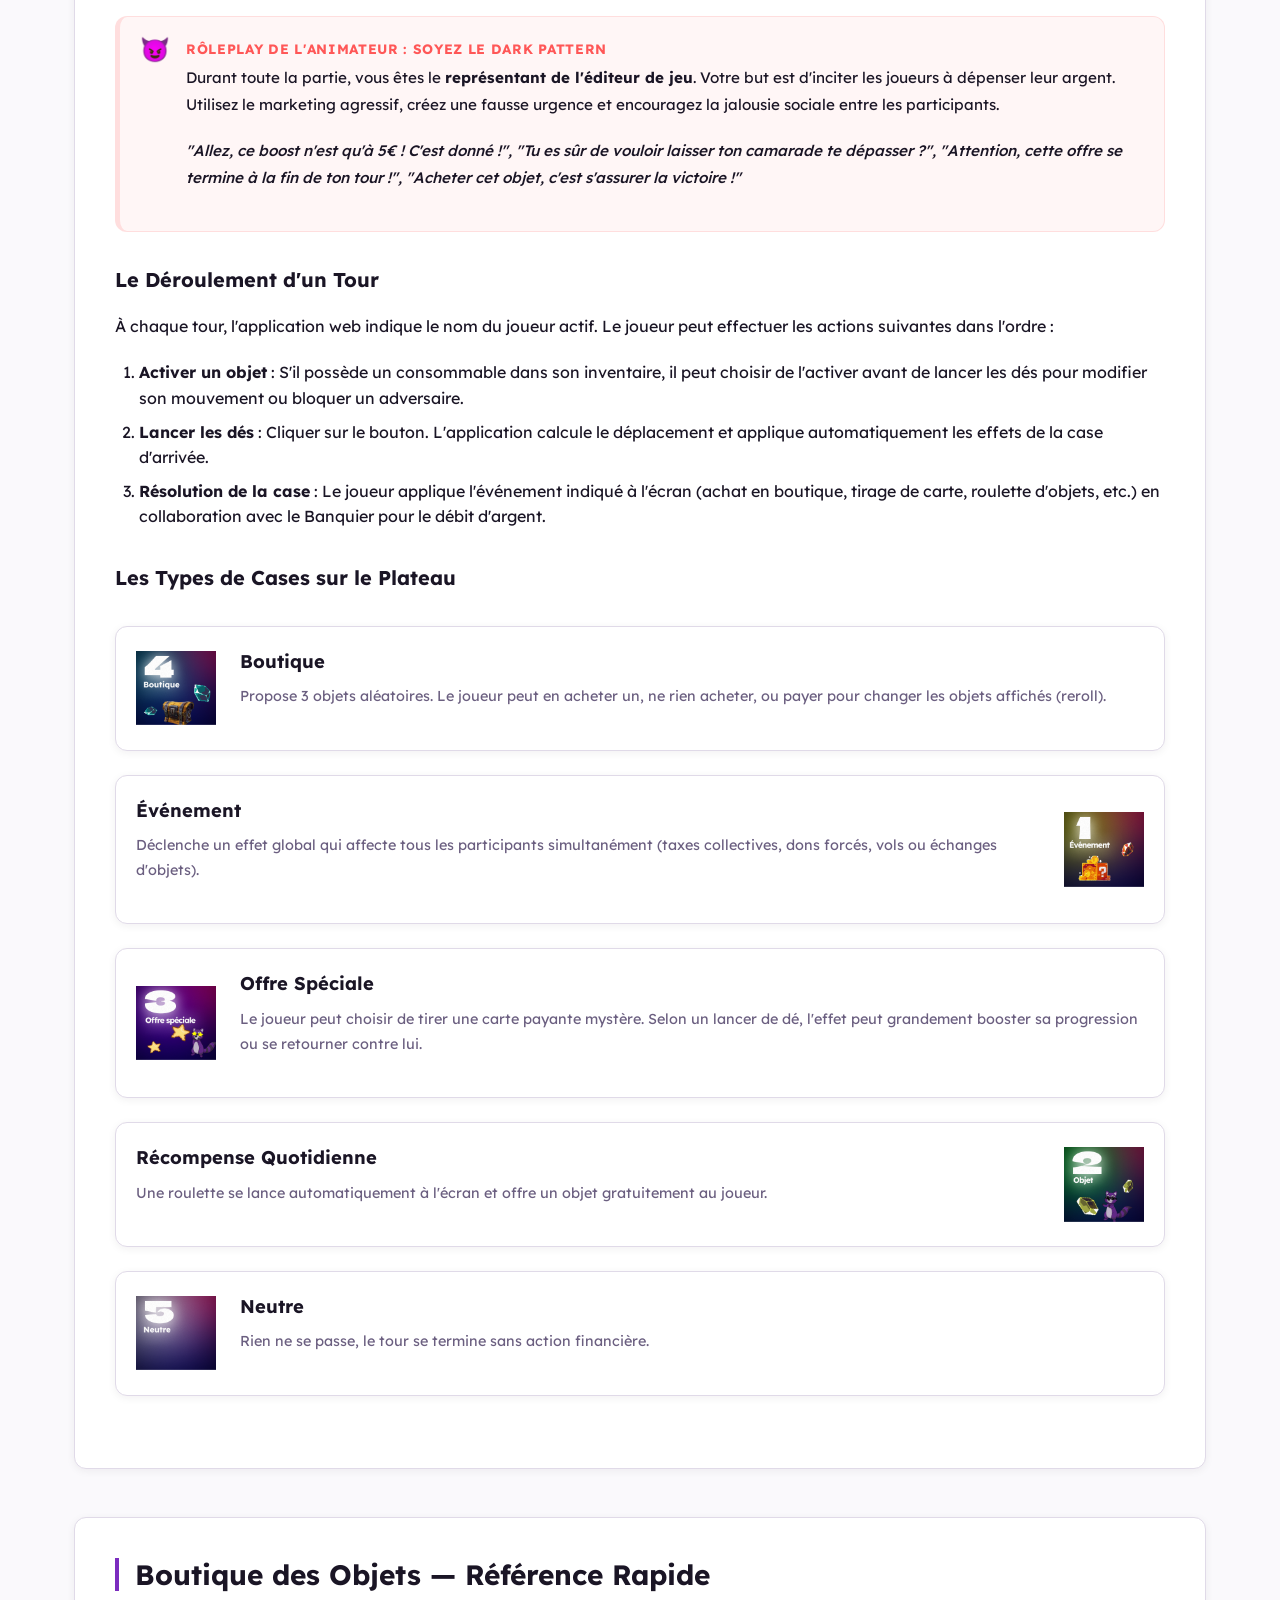
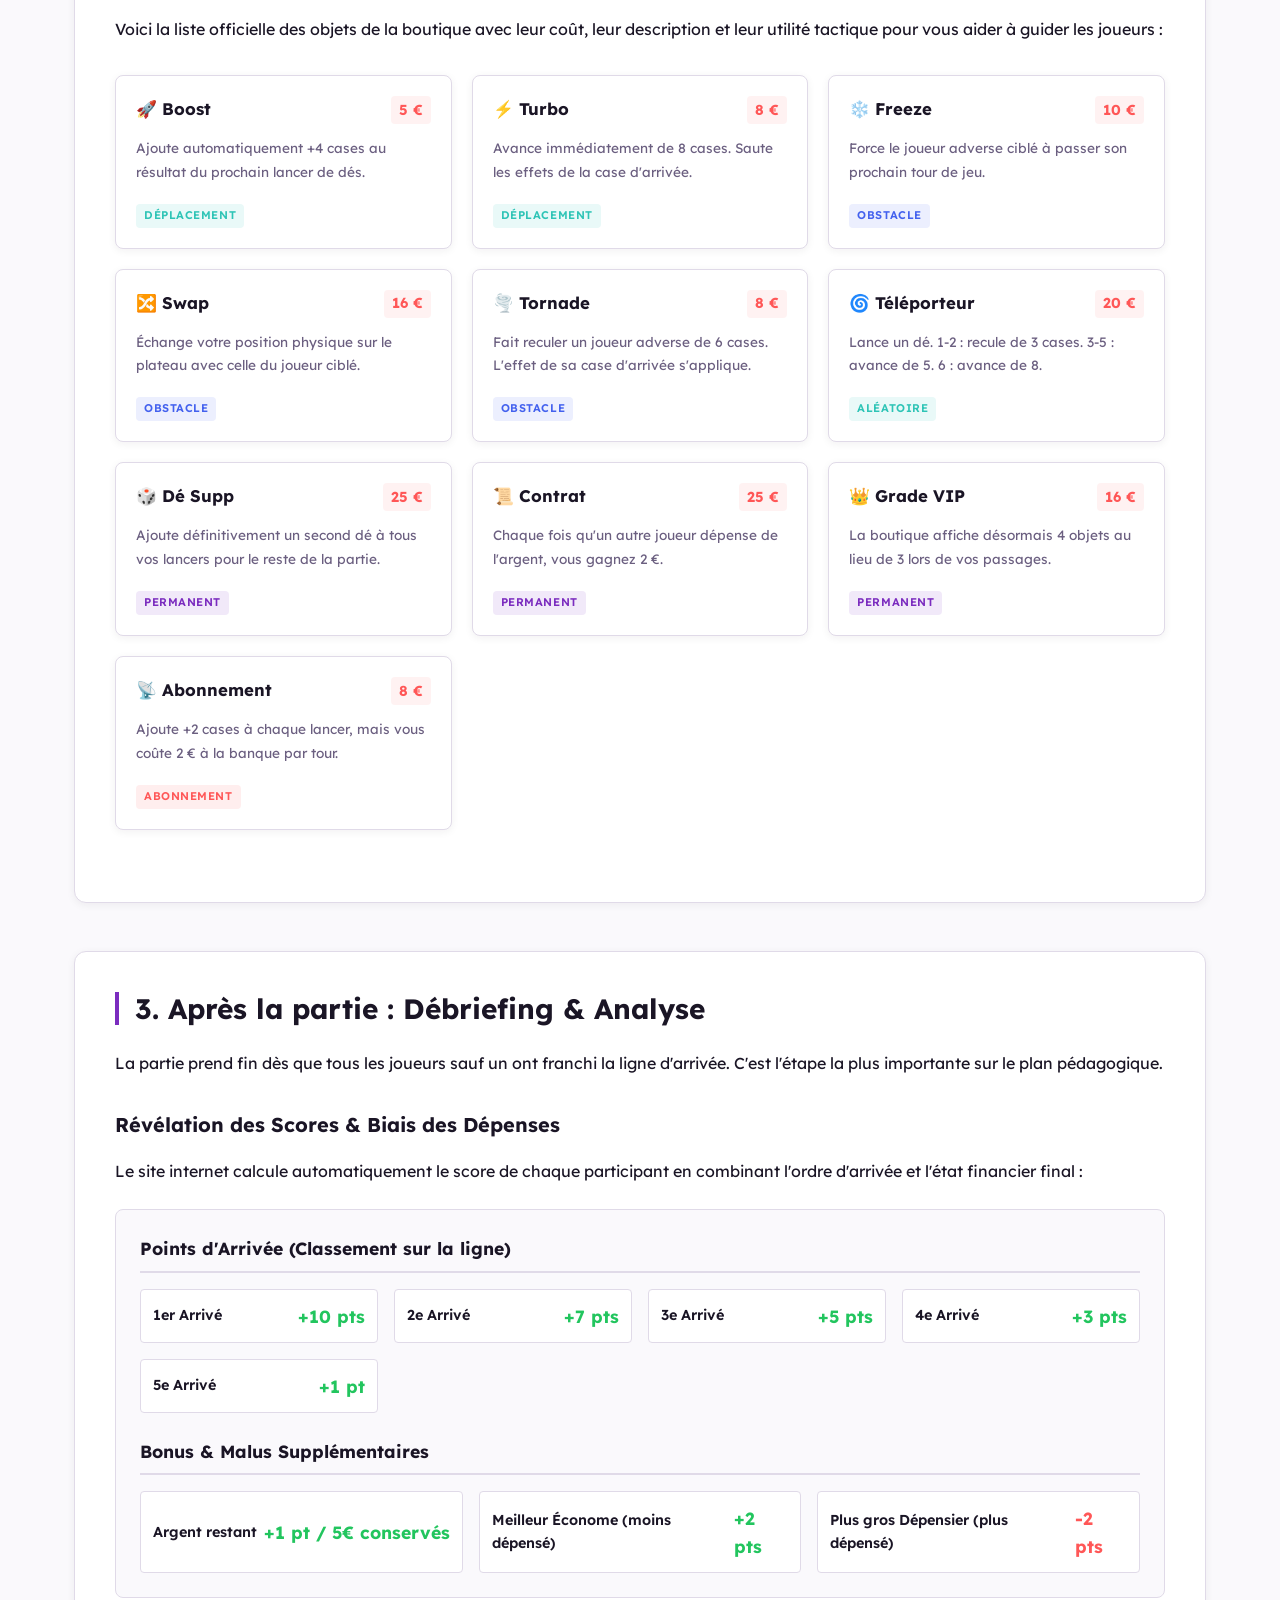
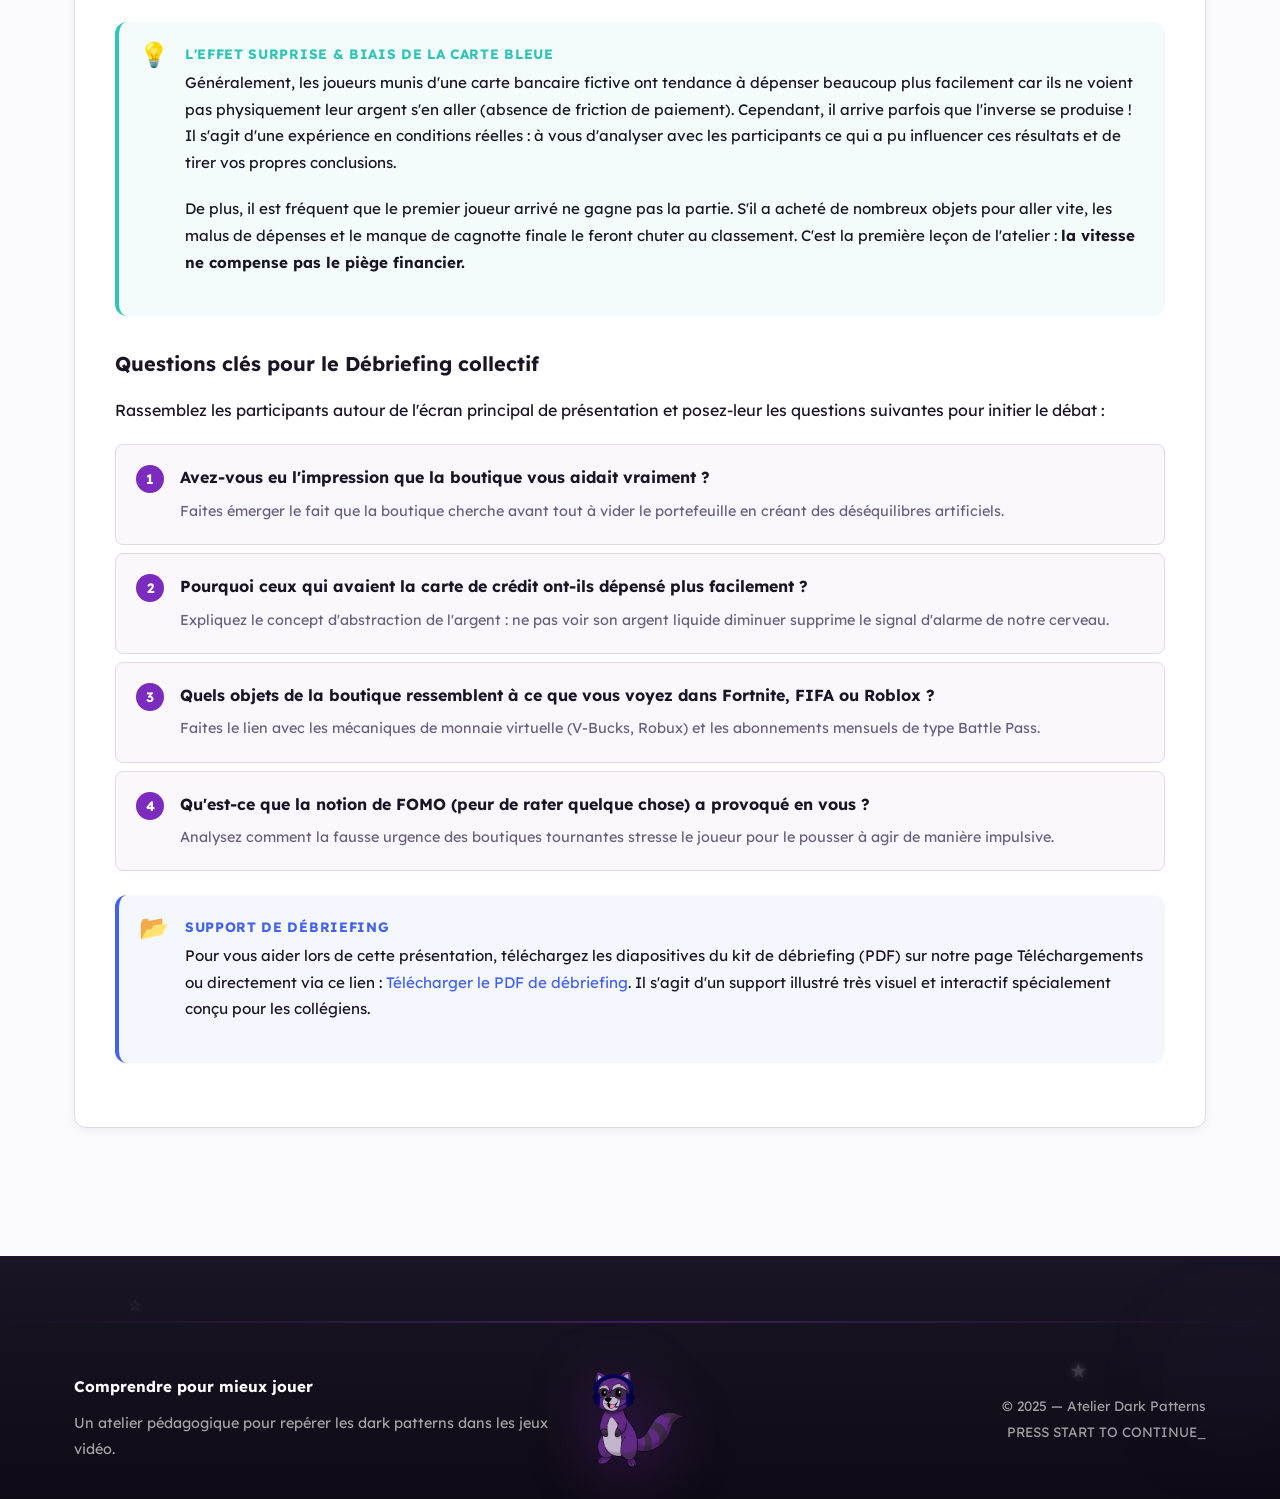
==== commit 4c2a26c9: "add link app and pdf" ====
--- a/animateur.html
+++ b/animateur.html
@@ -64,11 +64,10 @@
                     comment mener la partie en incarnant les biais du jeu, et comment animer le débriefing pédagogique.
                 </p>
 
-                <!-- Phase 1 : Avant la partie -->
                 <div class="guide-section">
                     <h2>1. Avant la partie : La Préparation</h2>
                     <p>La réussite de l'atelier repose sur un matériel bien préparé et une bonne répartition des rôles. Suivez ces étapes pour que tout soit prêt à l'arrivée des participants.</p>
-                    
+
                     <h3>Matériel physique à préparer</h3>
                     <ul>
                         <li><strong>Le plateau de jeu</strong> : Téléchargez et imprimez le plateau en format A3 (composé de 4 feuilles A3). Celles-ci comportent des repères d'impression permettant de les découper proprement. Dans l'idéal, il est recommandé de coller les 4 parties découpées du plateau sur une planche en bois de 50 &times; 50 cm pour un rendu stable et professionnel.</li>
@@ -89,7 +88,11 @@
                         <div class="alert-content">
                             <p class="alert-title">Option NFC Immersive</p>
                             <p class="dp-text">
-                                Pour pousser l'expérience de paiement sans contact au maximum, vous pouvez coller des puces NFC adhésives au dos des cartes bancaires imprimées en 3D. En utilisant l'application mobile gratuite <strong>NFCTool</strong> sur iOS ou Android, vous pouvez scanner la carte pour simuler un débit immédiat. Si vous n'avez pas ce matériel, jouez simplement l'effet à l'oral !
+                                Pour pousser l'expérience de paiement sans contact au maximum, vous pouvez coller des puces NFC adhésives au dos des cartes bancaires imprimées en 3D. En utilisant les applications mobiles gratuites <strong>NFC Tools</strong> sur iOS ou Android, vous pouvez scanner la carte pour simuler un débit immédiat. Si vous n'avez pas ce matériel, jouez simplement l'effet à l'oral !
+                            </p>
+                            <p class="dp-text" style="margin-top: 0.5rem;">
+                                <a href="https://apps.apple.com/fr/app/nfc-tools/id1252962749" target="_blank" style="color: var(--accent);">Télécharger NFC Tools sur iOS</a> | 
+                                <a href="https://play.google.com/store/apps/details?id=com.wakdev.wdnfc" target="_blank" style="color: var(--accent);">Télécharger NFC Tools sur Android</a>
                             </p>
                         </div>
                     </div>
@@ -112,6 +115,16 @@
                     <p>La configuration en mode kiosque (ou le contrôle direct du site par les joueurs) est intéressante si l'on souhaite confier la souris aux participants pour plus d'immersion.</p>
                     <p>Toutefois, pour éviter tout risque de fausse manipulation ou de perte de temps, l'animateur peut parfaitement jouer le rôle de <strong>meneur de jeu</strong> : c'est lui qui contrôle alors l'ordinateur principal, lance les dés et navigue sur le site web selon les directives des participants.</p>
                     
+                    <div class="guide-alert info">
+                        <span class="alert-icon">💻</span>
+                        <div class="alert-content">
+                            <p class="alert-title">Configuration du PC</p>
+                            <p class="dp-text">
+                                Utilisez un PC dédié à l'atelier ou créez un compte utilisateur séparé sur votre ordinateur pour ne pas être sur votre session personnelle. Cela évite toute interruption et garantit une expérience fluide.
+                            </p>
+                        </div>
+                    </div>
+                    
                     <div class="terminal-block">
                         <div class="terminal-header">
                             <span class="terminal-dot red"></span>
@@ -130,7 +143,6 @@
                     </div>
                 </div>
 
-                <!-- Phase 2 : Pendant la partie -->
                 <div class="guide-section">
                     <h2>2. Pendant la partie : L'Animation active</h2>
                     <p>La partie commence lorsque les joueurs ont saisi leurs pseudos et sélectionné leur totem sur l'application web. C'est maintenant que votre rôle d'animateur devient crucial.</p>
@@ -158,7 +170,6 @@
 
                     <h3>Les Types de Cases sur le Plateau</h3>
                     <div class="cases-list">
-                        <!-- Boutique -->
                         <div class="case-item">
                             <img src="img/case/boutique.png" alt="Boutique" class="case-img">
                             <div class="case-content">
@@ -167,7 +178,6 @@
                             </div>
                         </div>
 
-                        <!-- Événement -->
                         <div class="case-item">
                             <img src="img/case/evenement.png" alt="Événement" class="case-img">
                             <div class="case-content">
@@ -176,7 +186,6 @@
                             </div>
                         </div>
 
-                        <!-- Offre Spéciale -->
                         <div class="case-item">
                             <img src="img/case/spécial.png" alt="Offre Spéciale" class="case-img">
                             <div class="case-content">
@@ -185,7 +194,6 @@
                             </div>
                         </div>
 
-                        <!-- Récompense Quotidienne -->
                         <div class="case-item">
                             <img src="img/case/quotidien.png" alt="Récompense Quotidienne" class="case-img">
                             <div class="case-content">
@@ -194,7 +202,6 @@
                             </div>
                         </div>
 
-                        <!-- Neutre -->
                         <div class="case-item">
                             <img src="img/case/normal.png" alt="Neutre" class="case-img">
                             <div class="case-content">
@@ -205,7 +212,6 @@
                     </div>
                 </div>
 
-                <!-- Section des objets (Séparée) -->
                 <div class="guide-section">
                     <h2>Boutique des Objets — Référence Rapide</h2>
                     <p>Voici la liste officielle des objets de la boutique avec leur coût, leur description et leur utilité tactique pour vous aider à guider les joueurs :</p>
@@ -294,7 +300,6 @@
                     </div>
                 </div>
 
-                <!-- Phase 3 : Après la partie et Débriefing -->
                 <div class="guide-section">
                     <h2>3. Après la partie : Débriefing & Analyse</h2>
                     <p>La partie prend fin dès que tous les joueurs sauf un ont franchi la ligne d'arrivée. C'est l'étape la plus importante sur le plan pédagogique.</p>
@@ -396,7 +401,7 @@
                         <div class="alert-content">
                             <p class="alert-title">Support de Débriefing</p>
                             <p class="dp-text">
-                                Pour vous aider lors de cette présentation, téléchargez les diapositives du kit de débriefing (PDF) sur notre page <a href="telechargement.html">Téléchargements</a>. Il s'agit d'un support illustré très visuel et interactif spécialement conçu pour les collégiens.
+                                Pour vous aider lors de cette présentation, téléchargez les diapositives du kit de débriefing (PDF) sur notre page <a href="telechargement.html">Téléchargements</a> ou directement via ce lien : <a href="https://drive.google.com/file/d/1MwDQs-m4gxP9dJjQbiAzB0_eGHMKtTzN/view?usp=drive_link" target="_blank" style="color: var(--accent);">Télécharger le PDF de débriefing</a>. Il s'agit d'un support illustré très visuel et interactif spécialement conçu pour les collégiens.
                             </p>
                         </div>
                     </div>
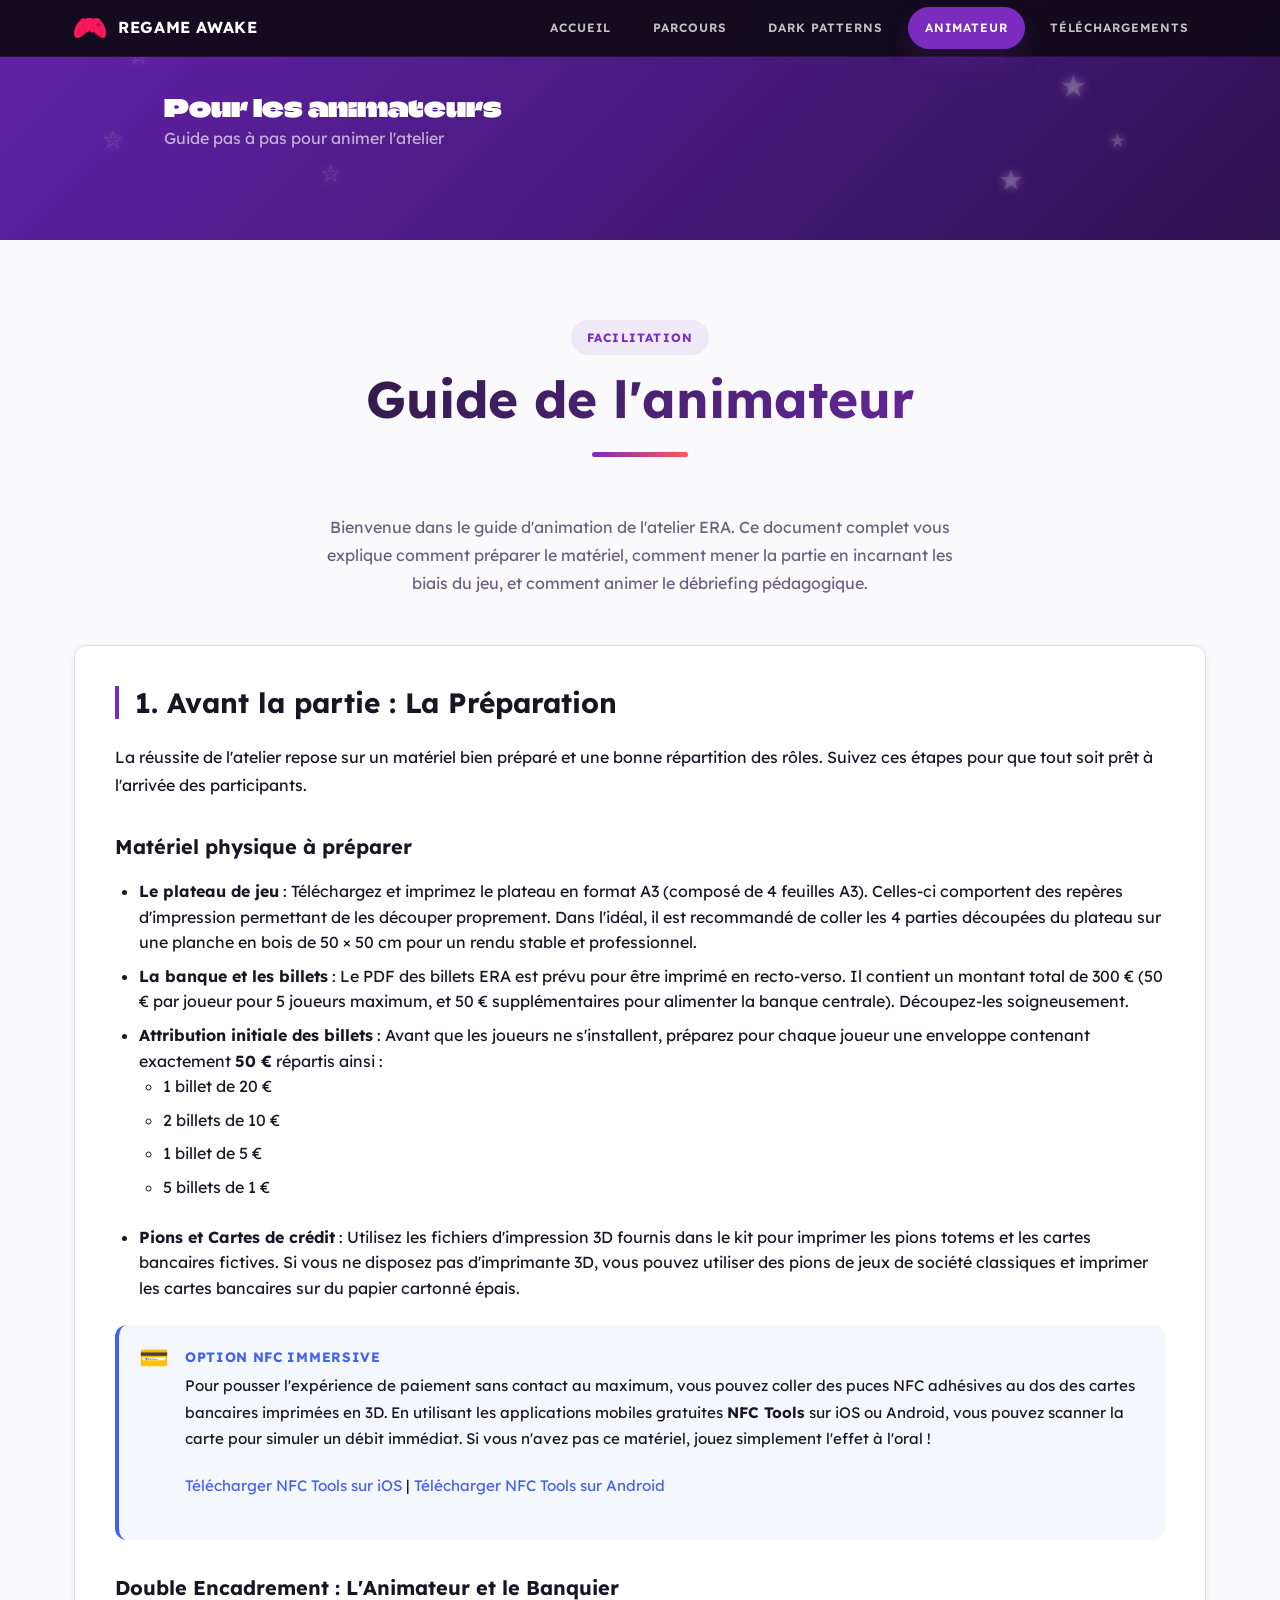
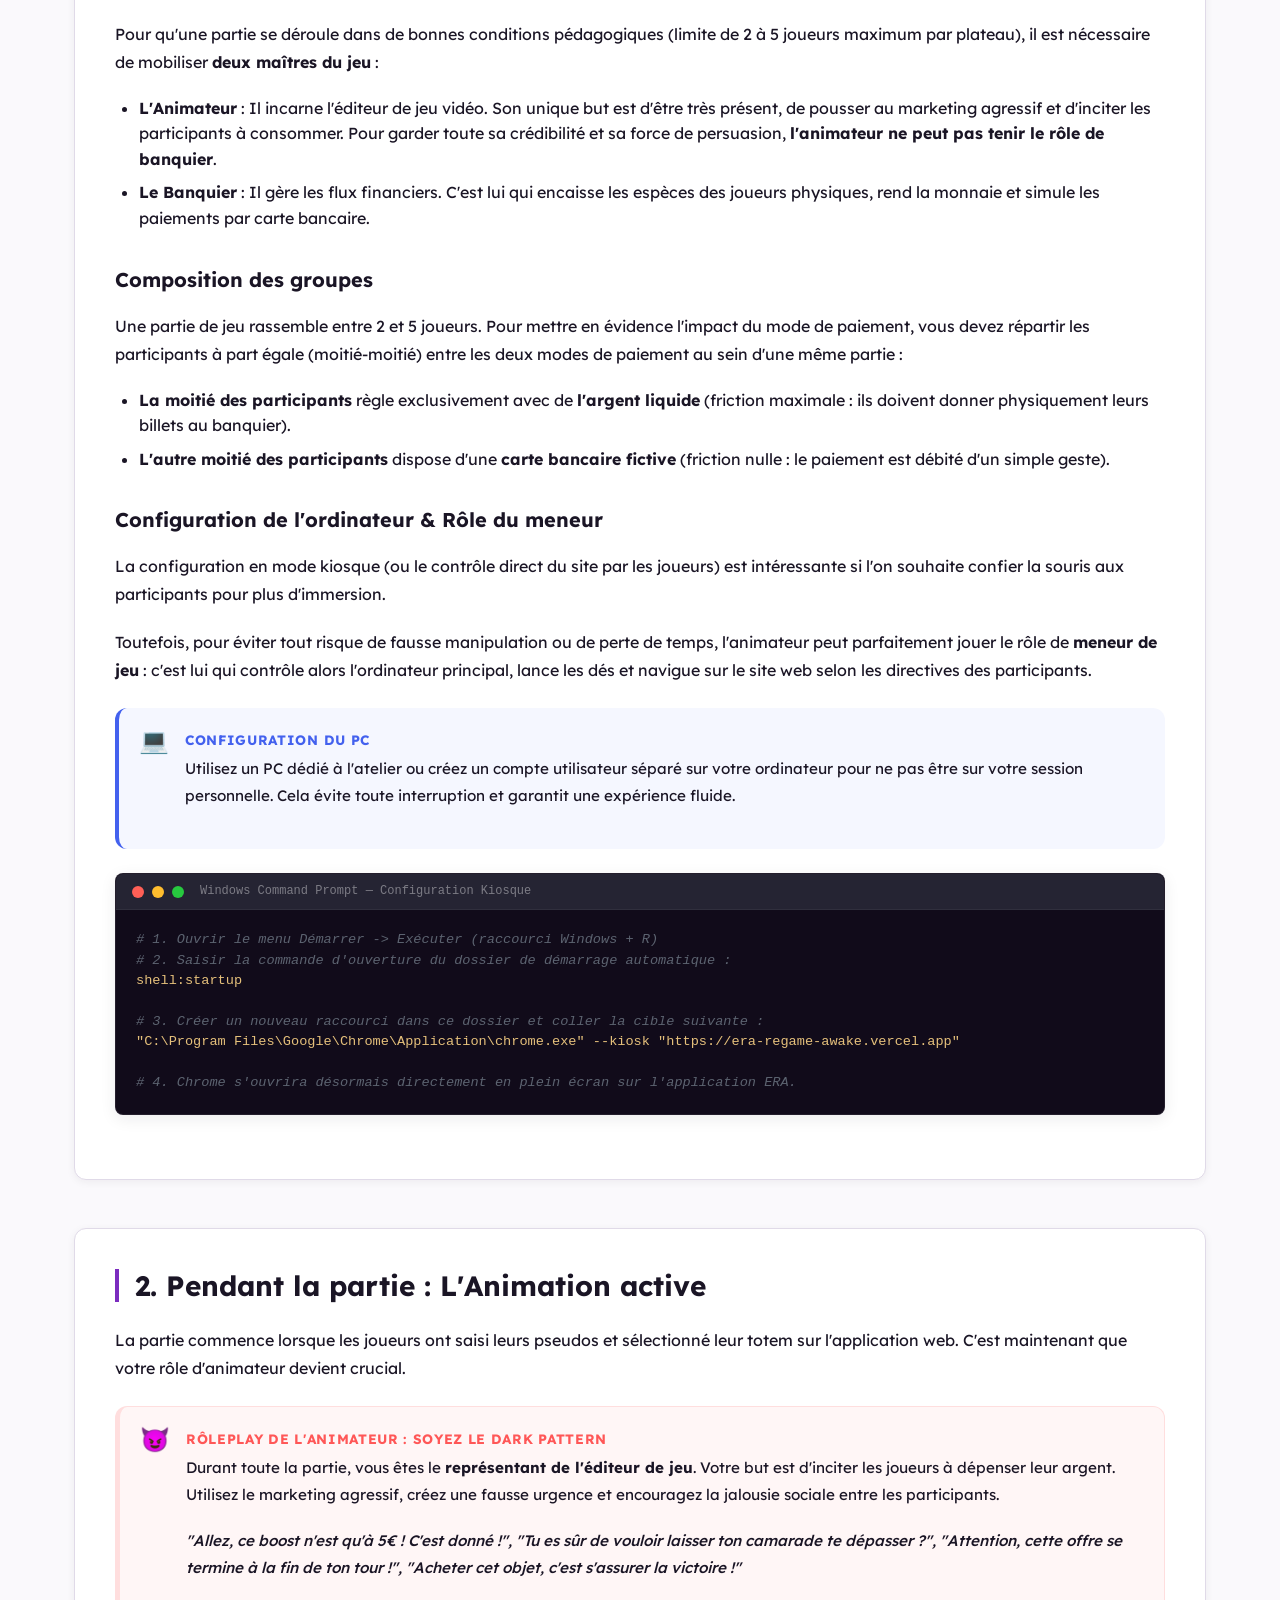
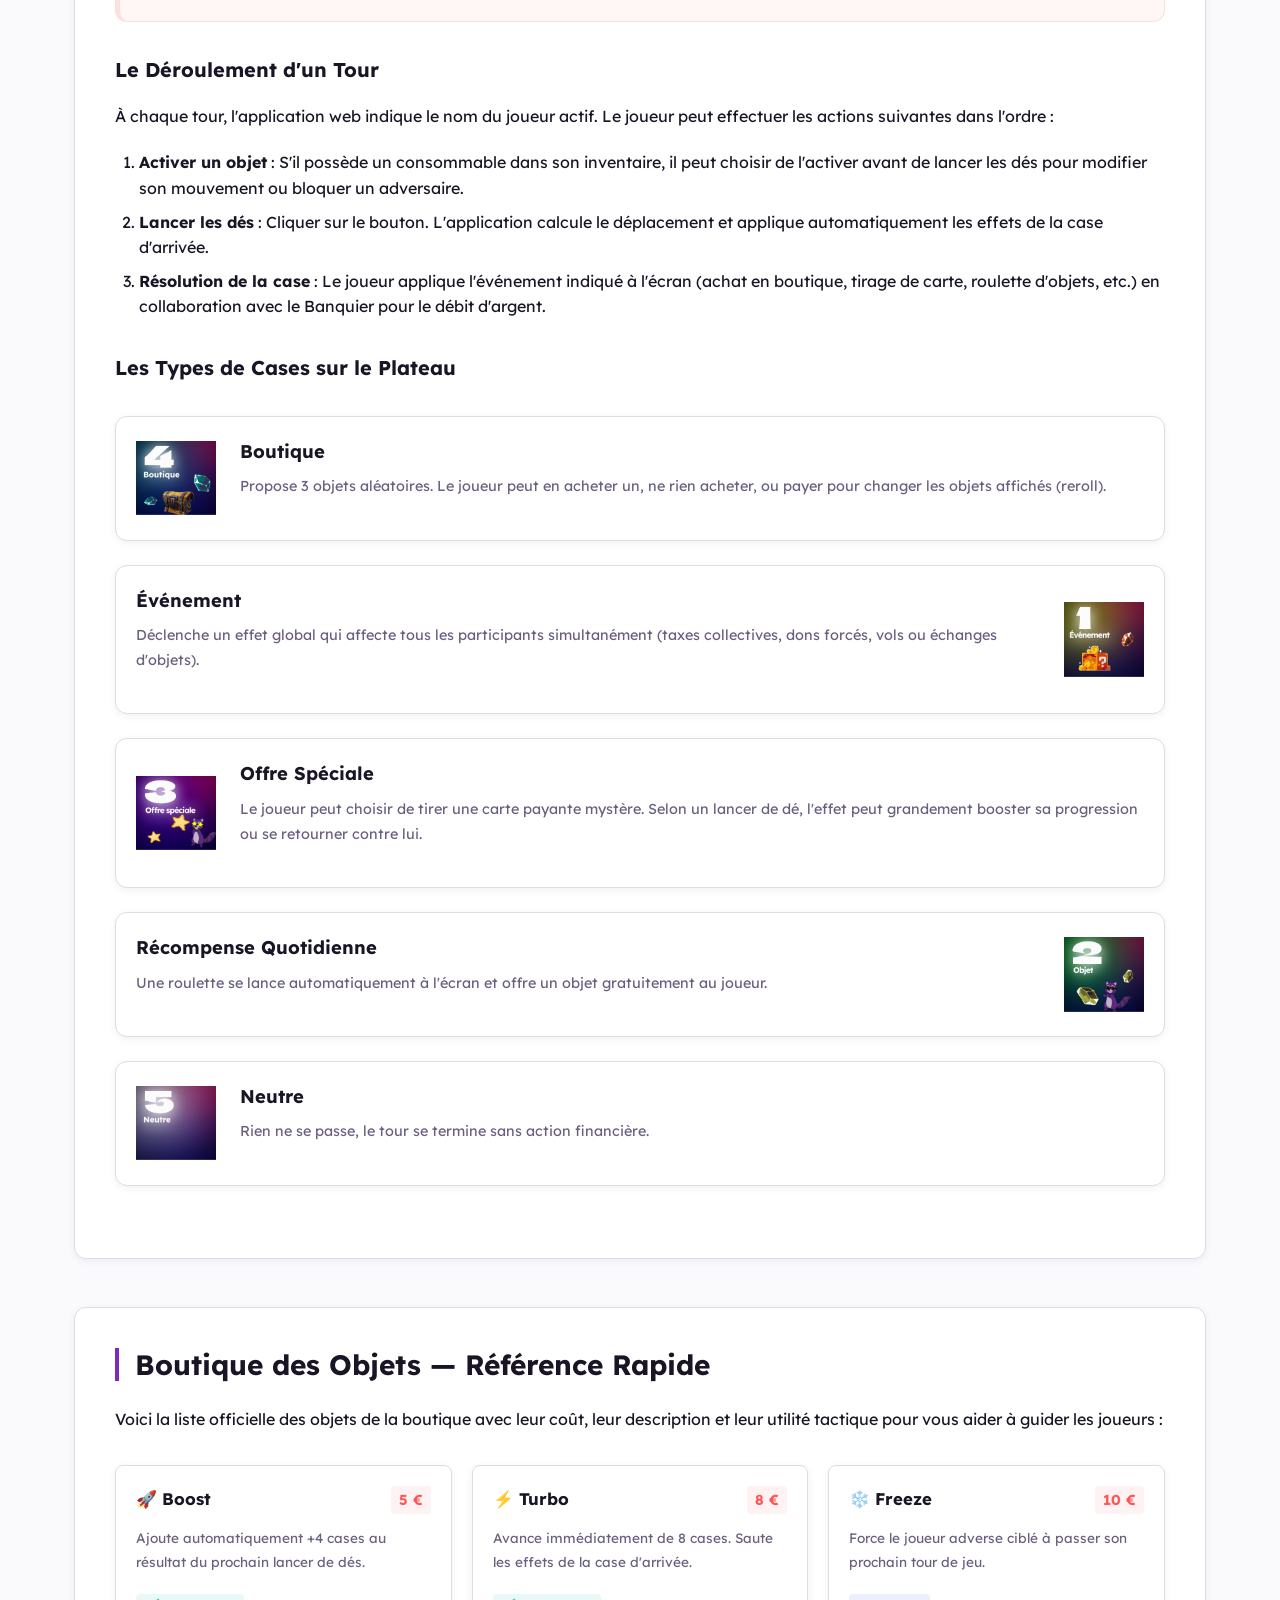
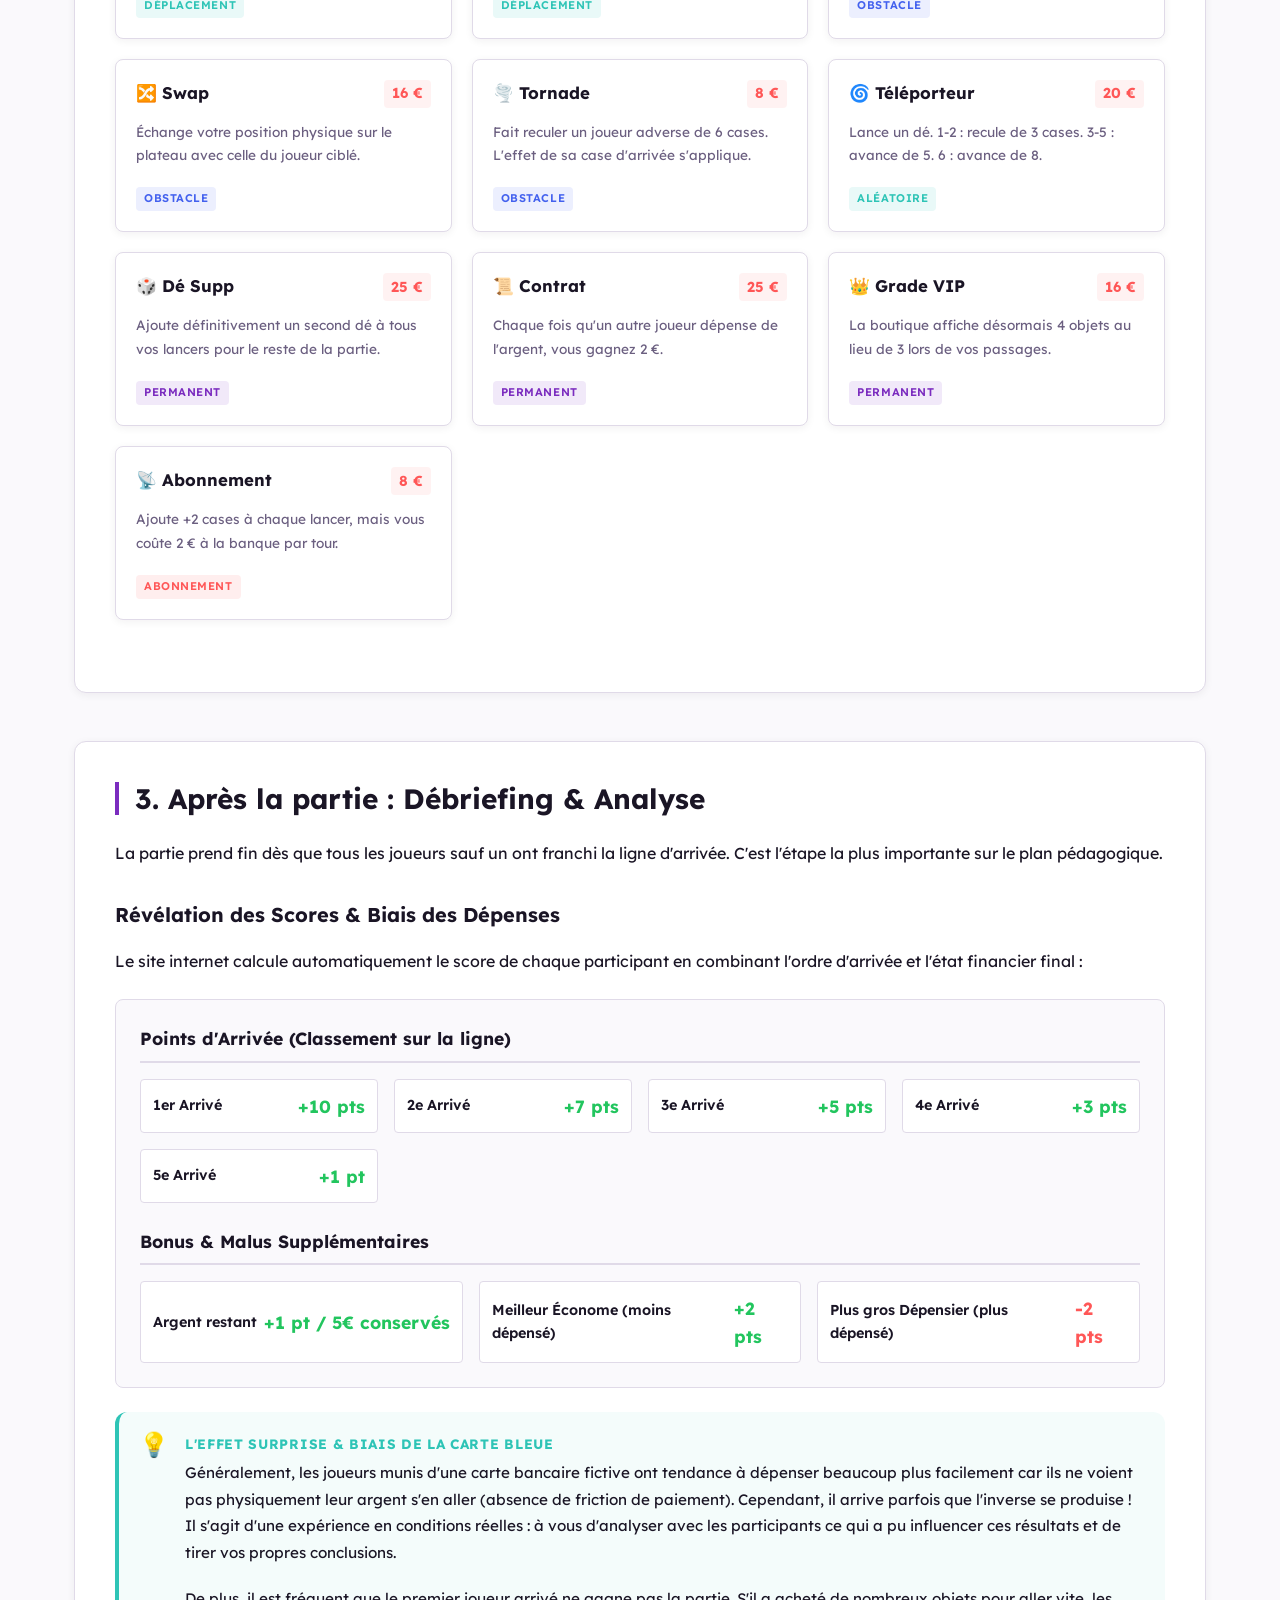
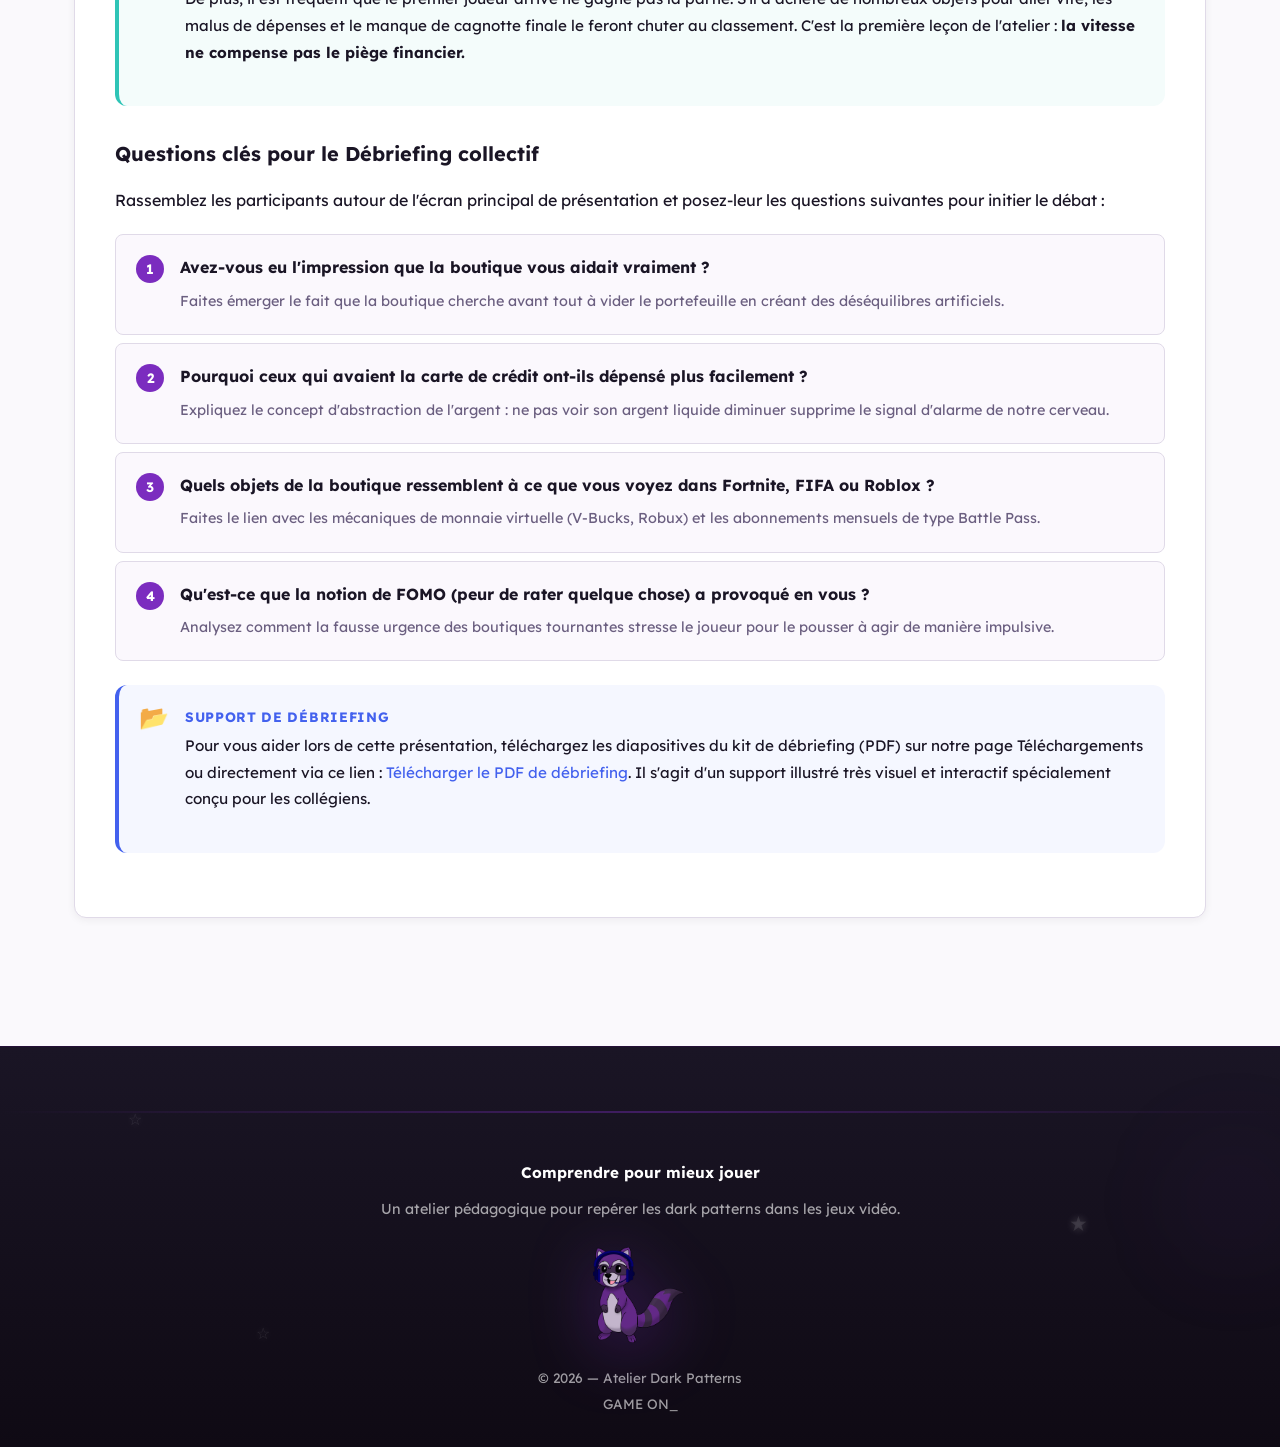
==== commit f132752c: "add responsible, change video and logo, correct css" ====
--- a/animateur.html
+++ b/animateur.html
@@ -11,6 +11,18 @@
     <link rel="stylesheet" href="style.css">
     <link rel="stylesheet" href="style-global.css">
     <link rel="icon" type="image/x-icon" href="/img/logo/Logo_ERA.png">
+    <script>
+        document.addEventListener('DOMContentLoaded', function() {
+            const burgerMenu = document.querySelector('.burger-menu');
+            const navDesktop = document.querySelector('.nav-desktop');
+            
+            if (burgerMenu && navDesktop) {
+                burgerMenu.addEventListener('click', function() {
+                    navDesktop.classList.toggle('active');
+                });
+            }
+        });
+    </script>
 </head>
 
 <body>
@@ -18,7 +30,7 @@
         <div class="container header-inner">
             <a href="index.html" class="logo">
                 <img src="img/logo/Logo_ERA.png" alt="Logo ERA">
-                <span>Dark patterns</span>
+                <span>REgame Awake</span>
             </a>
             <button class="burger-menu" aria-label="Menu">
                 <span></span>
@@ -428,8 +440,8 @@
                     <img src="img/mascotte/mascotte casque.png" alt="Mascotte ERA" class="footer-mascot">
                 </div>
                 <div class="footer-right">
-                    <p class="copy">© 2025 — Atelier Dark Patterns</p>
-                    <p class="copy" style="margin-top:0.25rem;">PRESS START TO CONTINUE<span class="blink-cursor">_</span></p>
+                    <p class="copy">© 2026 — Atelier Dark Patterns</p>
+                    <p class="copy" style="margin-top:0.25rem;">GAME ON<span class="blink-cursor">_</span></p>
                 </div>
             </div>
         </div>
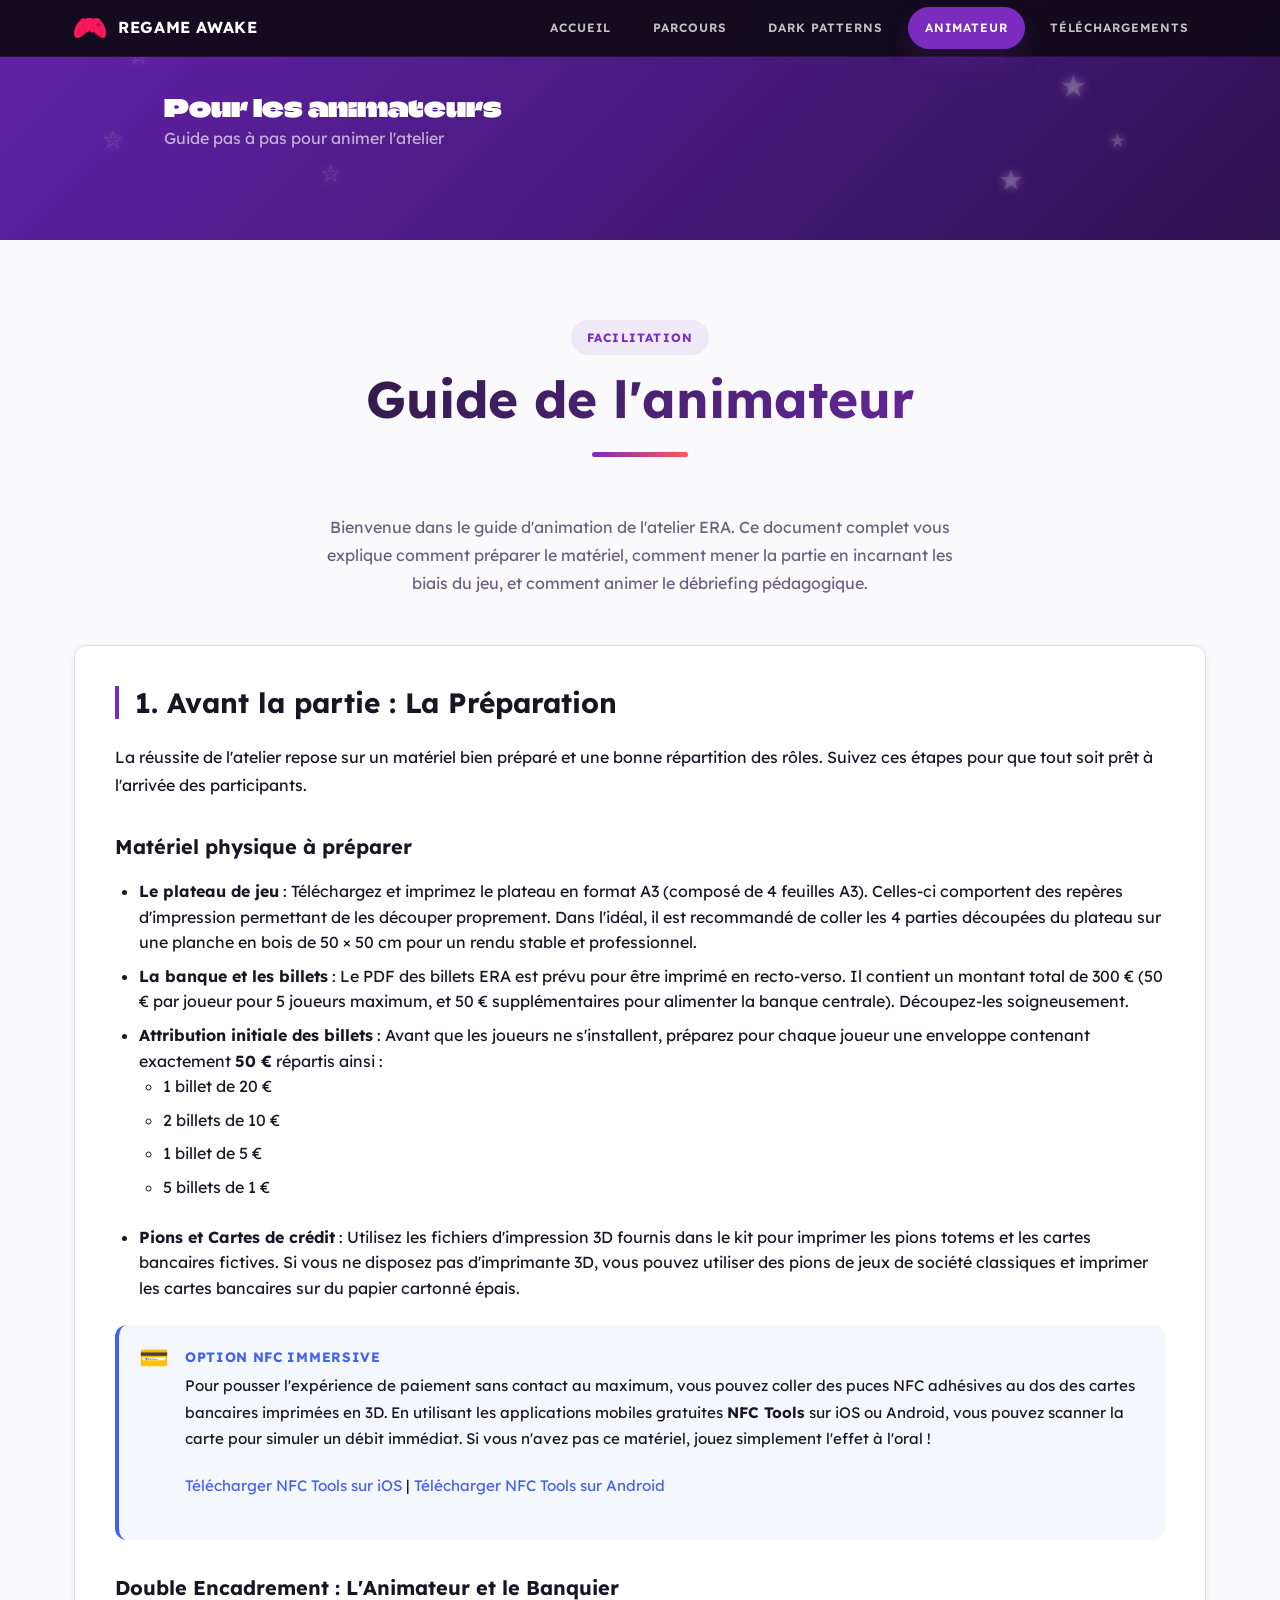
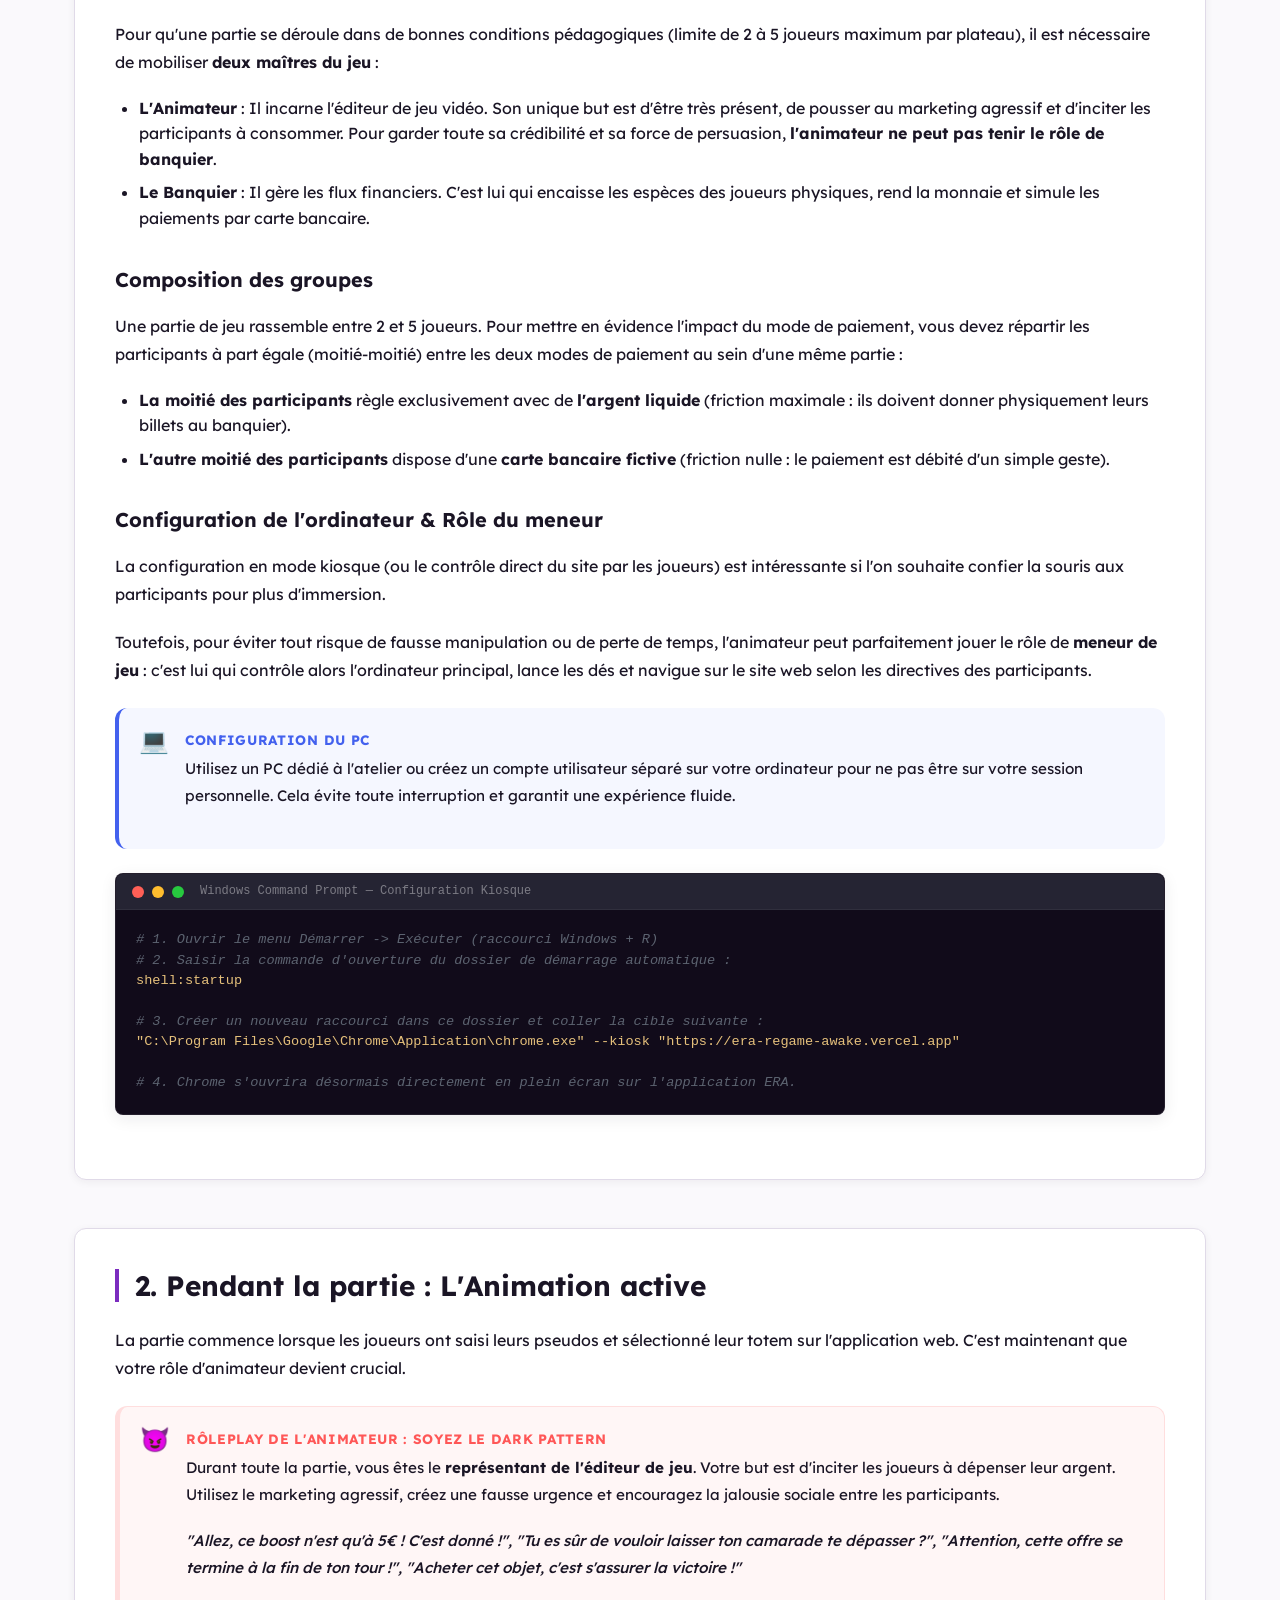
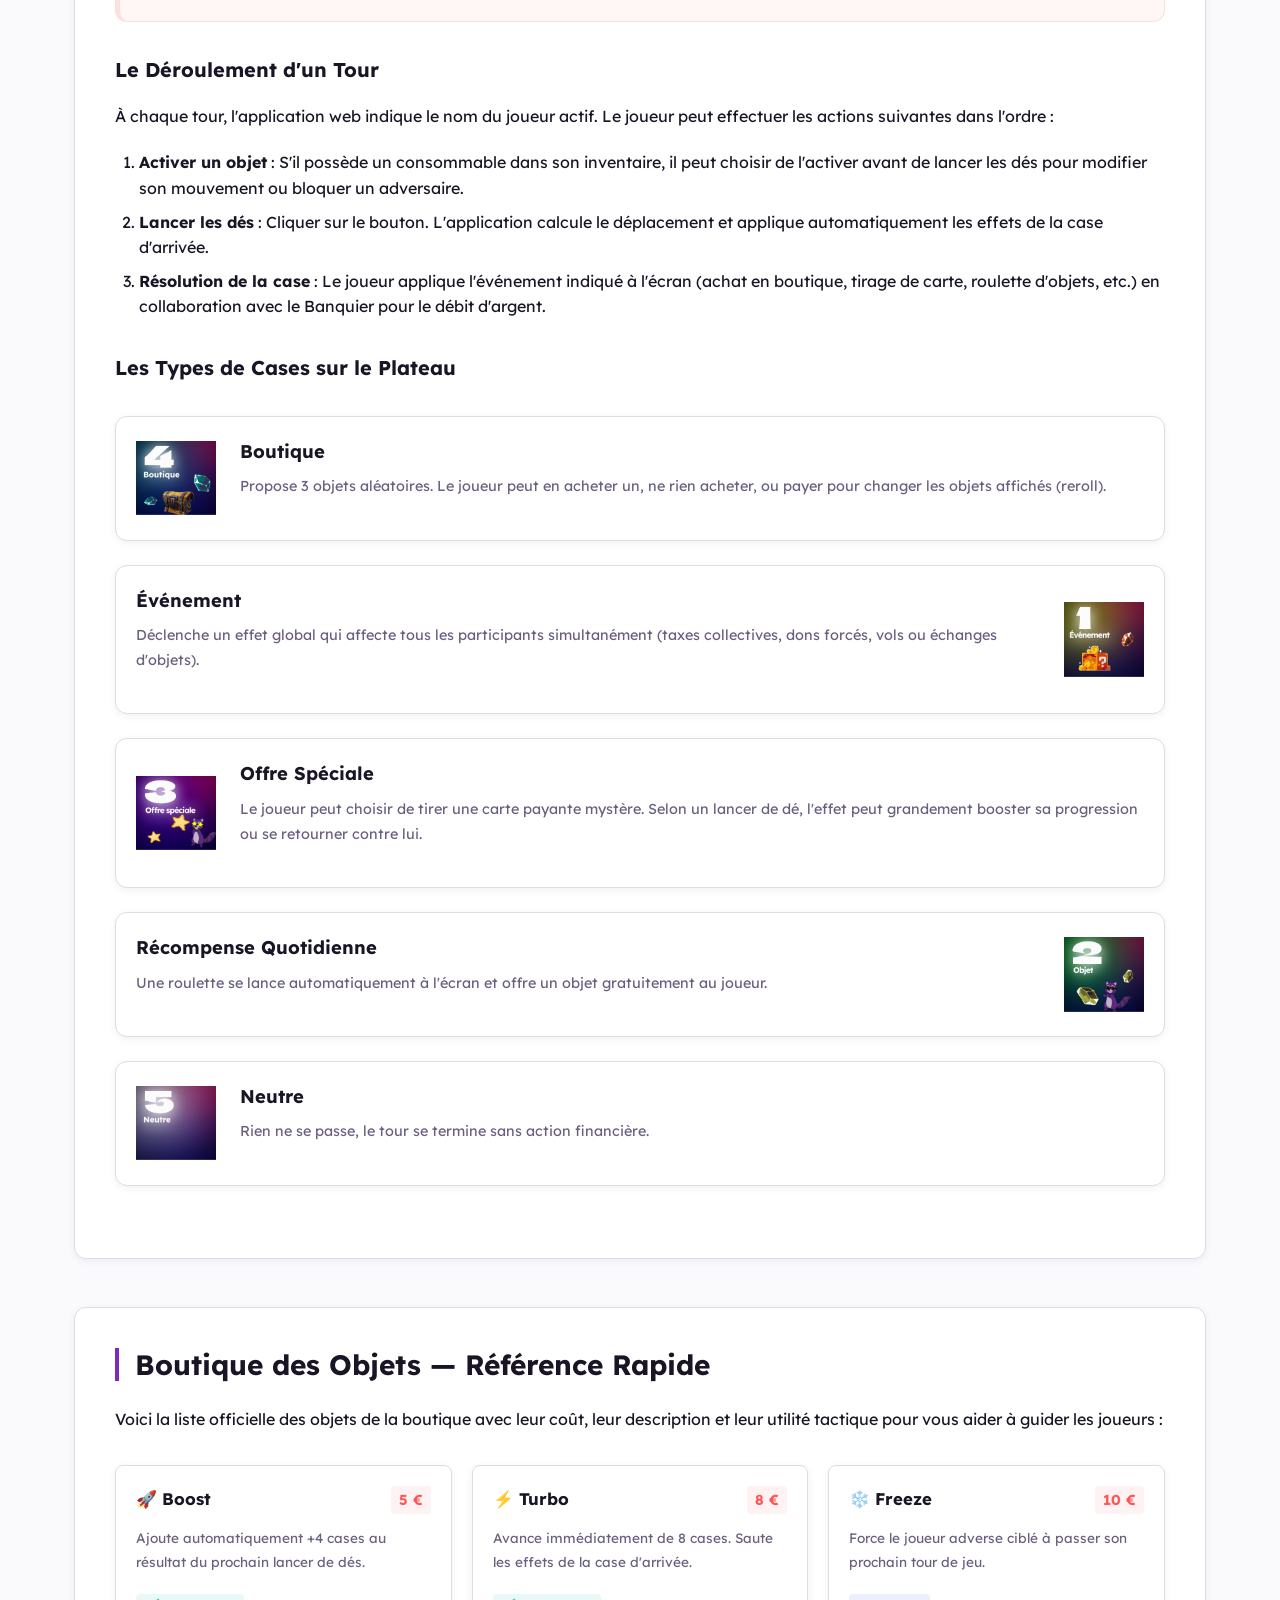
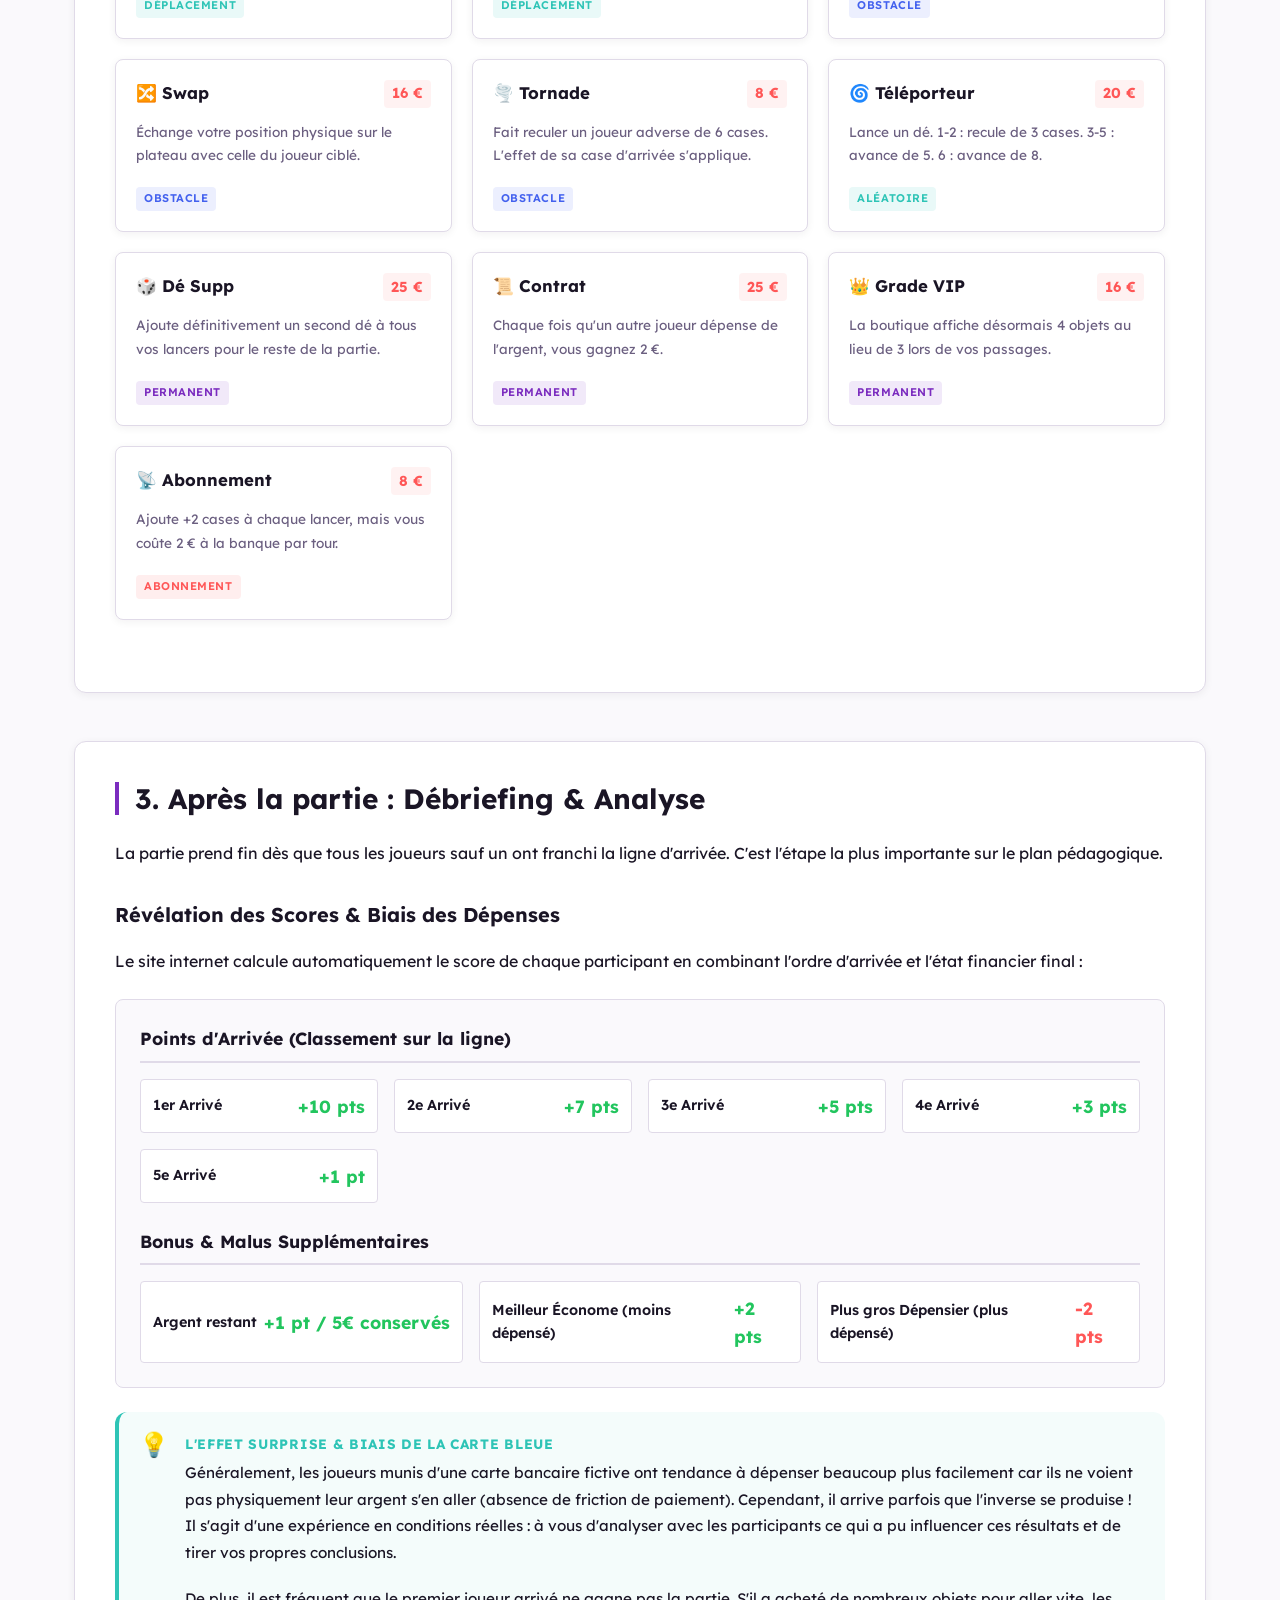
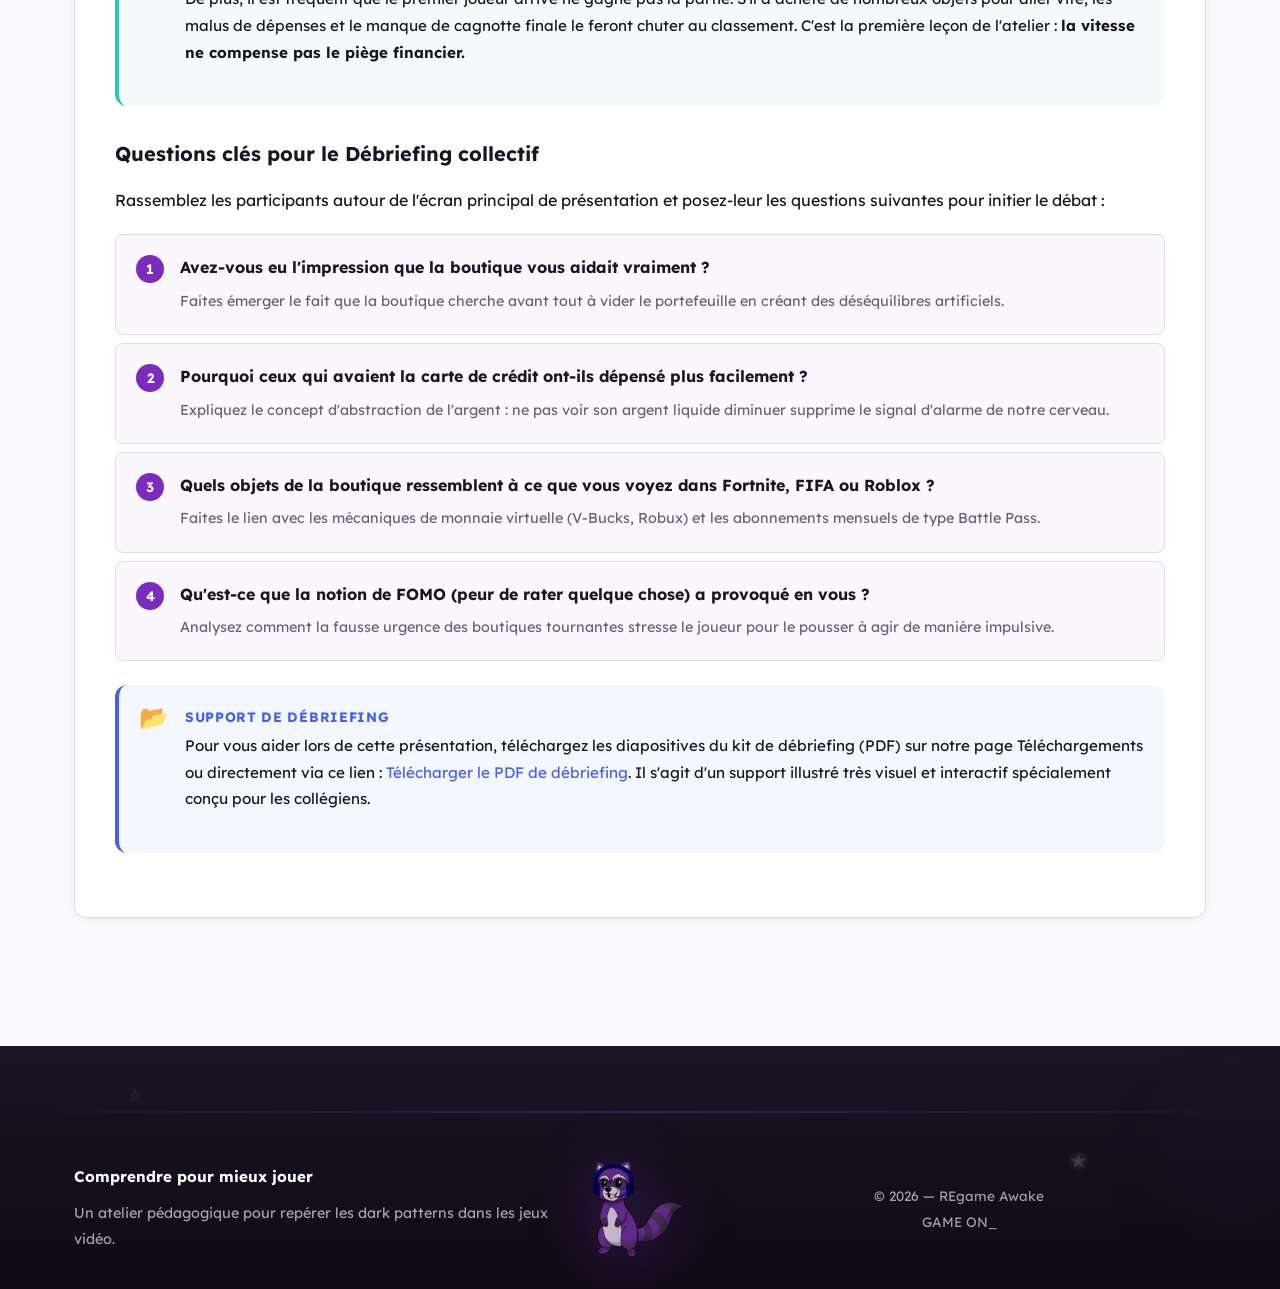
==== commit 0381cc78: "change footer" ====
--- a/animateur.html
+++ b/animateur.html
@@ -11,18 +11,6 @@
     <link rel="stylesheet" href="style.css">
     <link rel="stylesheet" href="style-global.css">
     <link rel="icon" type="image/x-icon" href="/img/logo/Logo_ERA.png">
-    <script>
-        document.addEventListener('DOMContentLoaded', function() {
-            const burgerMenu = document.querySelector('.burger-menu');
-            const navDesktop = document.querySelector('.nav-desktop');
-            
-            if (burgerMenu && navDesktop) {
-                burgerMenu.addEventListener('click', function() {
-                    navDesktop.classList.toggle('active');
-                });
-            }
-        });
-    </script>
 </head>
 
 <body>
@@ -440,13 +428,14 @@
                     <img src="img/mascotte/mascotte casque.png" alt="Mascotte ERA" class="footer-mascot">
                 </div>
                 <div class="footer-right">
-                    <p class="copy">© 2026 — Atelier Dark Patterns</p>
+                    <p class="copy">© 2026 — REgame Awake</p>
                     <p class="copy" style="margin-top:0.25rem;">GAME ON<span class="blink-cursor">_</span></p>
                 </div>
             </div>
         </div>
     </footer>
 
+    <script src="script.js"></script>
 </body>
 
 </html>
